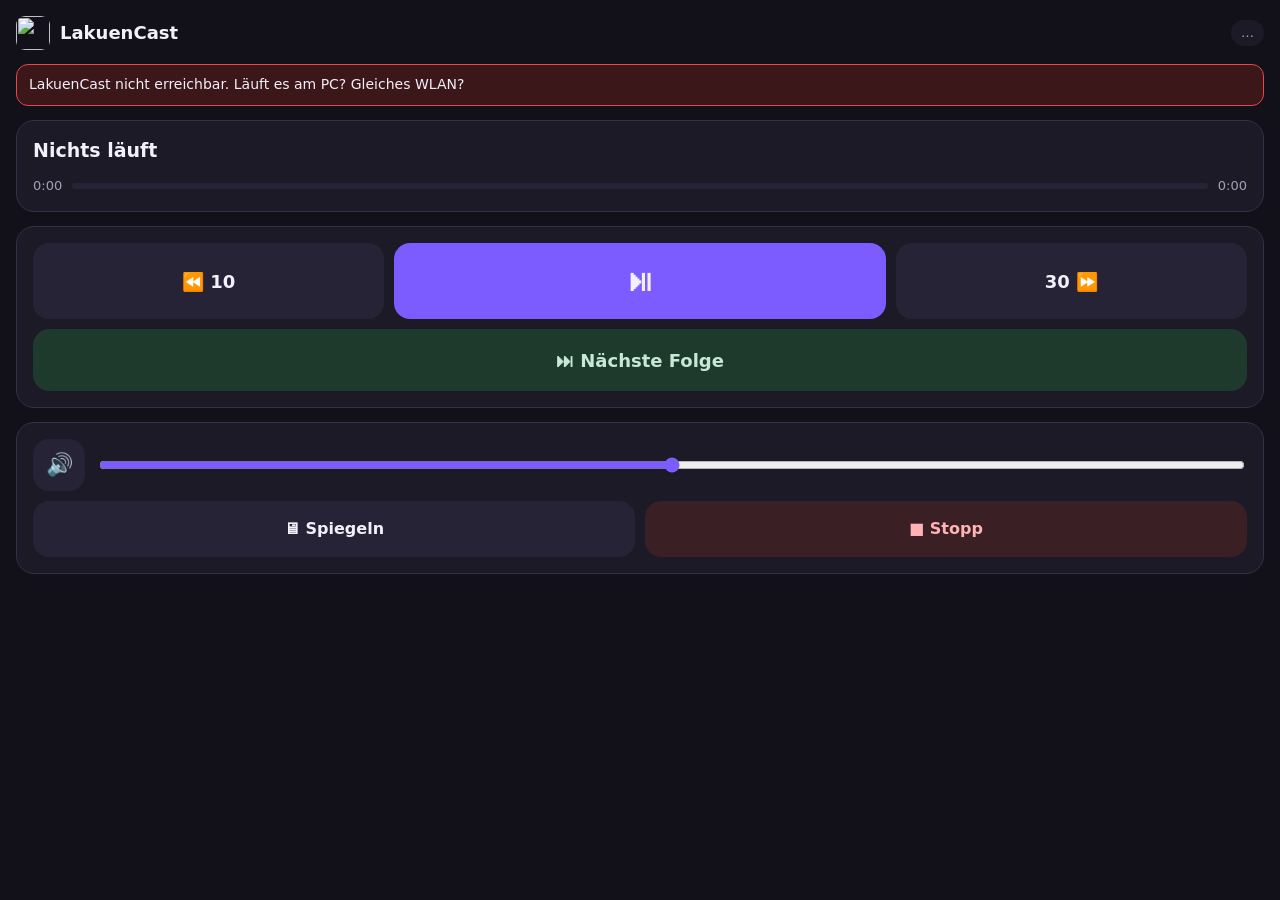
==== lakuencast/web/remote.html @ bcfe6e47 "LakuenCast v0.2.0: Handy-Fernbedienung, PC stumm beim Spiegeln, Videodateien senden, geringe Verzöge" ====
<!doctype html>
<html lang="de">
<head>
  <meta charset="utf-8">
  <meta name="viewport" content="width=device-width, initial-scale=1, viewport-fit=cover, user-scalable=no">
  <meta name="theme-color" content="#12111a">
  <meta name="apple-mobile-web-app-capable" content="yes">
  <meta name="apple-mobile-web-app-title" content="LakuenCast">
  <link rel="apple-touch-icon" href="/icon.png">
  <title>LakuenCast Fernbedienung</title>
  <style>
    :root { color-scheme: dark; --bg:#12111a; --card:#1c1a27; --card2:#262336; --line:#34304a; --text:#f2f0fa;
            --muted:#a39fb5; --accent:#7c5cff; --ok:#30a46c; --danger:#e5484d; }
    * { box-sizing: border-box; -webkit-tap-highlight-color: transparent; }
    body { margin: 0; padding: max(16px, env(safe-area-inset-top)) 16px max(20px, env(safe-area-inset-bottom));
           background: var(--bg); color: var(--text); font: 16px/1.4 -apple-system, system-ui, sans-serif;
           user-select: none; -webkit-user-select: none; }
    header { display: flex; align-items: center; gap: 10px; margin-bottom: 14px; }
    header img { width: 34px; height: 34px; border-radius: 9px; }
    header .t { font-weight: 700; font-size: 18px; flex: 1; }
    .pill { font-size: 13px; color: var(--muted); background: var(--card); padding: 4px 10px; border-radius: 99px; }
    .pill.on { color: #8fe0b4; }
    .card { background: var(--card); border: 1px solid var(--line); border-radius: 18px; padding: 16px; margin-bottom: 14px; }
    .title { font-size: 19px; font-weight: 700; min-height: 26px; }
    .state { color: var(--muted); font-size: 14px; margin-top: 2px; }
    .prog { display: flex; align-items: center; gap: 10px; font-size: 13px; color: var(--muted); margin-top: 14px; }
    .bar { flex: 1; height: 6px; background: var(--card2); border-radius: 3px; overflow: hidden; }
    .bar div { height: 100%; width: 0; background: var(--accent); transition: width 1s linear; }
    button { font: inherit; color: var(--text); background: var(--card2); border: 0; border-radius: 16px; cursor: pointer; }
    button:active { transform: scale(.96); filter: brightness(1.2); }
    .grid { display: grid; grid-template-columns: 1fr 1.4fr 1fr; gap: 10px; }
    .grid button { height: 76px; font-size: 18px; font-weight: 600; }
    .grid .play { background: var(--accent); font-size: 30px; }
    .wide { width: 100%; height: 62px; font-size: 18px; font-weight: 600; margin-top: 10px; }
    .next { background: #1d3a2c; color: #c7e8d6; }
    .row { display: flex; gap: 10px; margin-top: 10px; }
    .row button { flex: 1; height: 56px; font-weight: 600; }
    .stop { background: #3a1f24; color: #ffb3b5; }
    .vol { display: flex; align-items: center; gap: 12px; }
    .vol button { width: 52px; height: 52px; font-size: 22px; flex: none; }
    input[type=range] { flex: 1; accent-color: var(--accent); height: 36px; }
    .err { background: #3b1719; border: 1px solid var(--danger); border-radius: 12px; padding: 10px 12px; margin-bottom: 14px; font-size: 14px; }
    .err:empty { display: none; }
    .off { opacity: .45; pointer-events: none; }
  </style>
</head>
<body>
  <header>
    <img src="/icon.png" alt="">
    <div class="t">LakuenCast</div>
    <div class="pill" id="dev">…</div>
  </header>

  <div class="err" id="err"></div>

  <div class="card">
    <div class="title" id="title">Nichts läuft</div>
    <div class="state" id="state"></div>
    <div class="prog" id="prog" hidden>
      <span id="cur">0:00</span><div class="bar"><div id="fill"></div></div><span id="dur">0:00</span>
    </div>
  </div>

  <div class="card" id="controls">
    <div class="grid">
      <button data-seek="-10">⏪ 10</button>
      <button class="play" id="pp">⏯</button>
      <button data-seek="30">30 ⏩</button>
    </div>
    <button class="wide next" id="next">⏭ Nächste Folge</button>
  </div>

  <div class="card">
    <div class="vol">
      <button id="mute">🔊</button>
      <input type="range" id="vol" min="0" max="100" step="1">
    </div>
    <div class="row">
      <button id="mirror">🖥 Spiegeln</button>
      <button class="stop" id="stop">■ Stopp</button>
    </div>
  </div>

  <script>
    const key = new URLSearchParams(location.search).get("k");
    const $ = (id) => document.getElementById(id);
    let st = null, dragging = false;
    const fmt = (s) => { s = Math.max(0, Math.floor(s || 0)); const h = Math.floor(s / 3600), m = Math.floor(s % 3600 / 60), x = s % 60;
      return (h ? h + ":" + String(m).padStart(2, "0") : m) + ":" + String(x).padStart(2, "0"); };

    async function call(cmd, body) {
      try {
        const r = await fetch(`/r/${encodeURIComponent(key)}/${cmd}`, body === undefined ? { cache: "no-store" } :
          { method: "POST", headers: { "Content-Type": "application/json" }, body: JSON.stringify(body) });
        if (r.status === 403) { $("err").textContent = "Schlüssel ungültig – QR-Code in LakuenCast neu scannen."; return; }
        render(await r.json());
      } catch (e) { $("err").textContent = "LakuenCast nicht erreichbar. Läuft es am PC? Gleiches WLAN?"; }
    }

    function render(s) {
      if (!s) return;
      st = s;
      $("err").textContent = s.error || "";
      $("dev").textContent = s.device || "kein Gerät";
      $("dev").classList.toggle("on", !!s.connected);
      const m = s.media || {};
      const labels = { idle: "Bereit", starting: "Startet …", mirroring: "Bildschirm wird gespiegelt", casting: "Video" };
      $("title").textContent = s.mode === "idle" ? "Nichts läuft" : (s.title || "Läuft");
      $("state").textContent = m.playerState === "PAUSED" ? "Pausiert" : m.playerState === "BUFFERING" ? "Lädt …" : labels[s.mode] || "";
      const video = s.mode === "casting" && m.duration;
      $("prog").hidden = !video;
      if (video) {
        $("cur").textContent = fmt(m.currentTime); $("dur").textContent = fmt(m.duration);
        $("fill").style.width = Math.min(100, 100 * m.currentTime / m.duration) + "%";
      }
      $("controls").classList.toggle("off", s.mode !== "casting");
      $("pp").textContent = m.playerState === "PAUSED" ? "▶" : "❚❚";
      const v = s.volume || {};
      if (!dragging && typeof v.level === "number") $("vol").value = Math.round(v.level * 100);
      $("mute").textContent = v.muted ? "🔇" : "🔊";
      $("stop").classList.toggle("off", s.mode === "idle");
      $("mirror").classList.toggle("off", s.mode === "mirroring" || s.mode === "starting");
    }

    $("pp").onclick = () => call(st && st.media && st.media.playerState === "PAUSED" ? "play" : "pause", {});
    document.querySelectorAll("[data-seek]").forEach((b) => b.onclick = () => call("seek", { delta: +b.dataset.seek }));
    $("next").onclick = () => { call("next", {}); $("state").textContent = "Nächste Folge wird geholt …"; };
    $("stop").onclick = () => call("stop", {});
    $("mirror").onclick = () => call("mirror", {});
    $("mute").onclick = () => call("mute", { on: !(st && st.volume && st.volume.muted) });
    $("vol").oninput = () => { dragging = true; };
    $("vol").onchange = async () => { await call("volume", { level: $("vol").value / 100 }); dragging = false; };

    call("status");
    setInterval(() => call("status"), 1500);
  </script>
</body>
</html>
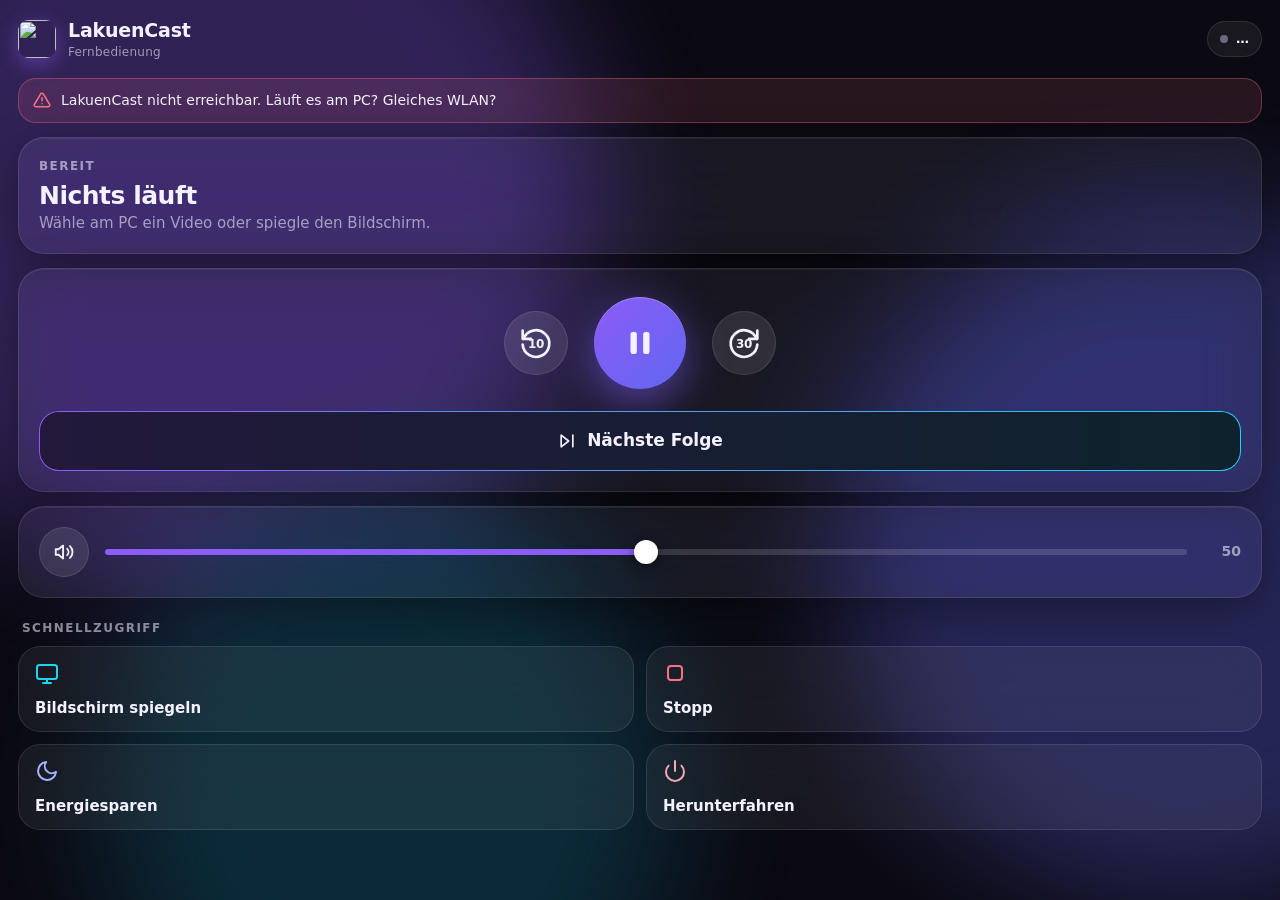
==== commit a08071b9: "LakuenCast v0.2.1: neue Fernbedienung, Zeitleiste ziehen, PC schlafen/aus, Start an Browser-Stelle C" ====
--- a/lakuencast/web/remote.html
+++ b/lakuencast/web/remote.html
@@ -3,136 +3,413 @@
 <head>
   <meta charset="utf-8">
   <meta name="viewport" content="width=device-width, initial-scale=1, viewport-fit=cover, user-scalable=no">
-  <meta name="theme-color" content="#12111a">
+  <meta name="theme-color" content="#0b0a12">
   <meta name="apple-mobile-web-app-capable" content="yes">
+  <meta name="apple-mobile-web-app-status-bar-style" content="black-translucent">
   <meta name="apple-mobile-web-app-title" content="LakuenCast">
   <link rel="apple-touch-icon" href="/icon.png">
-  <title>LakuenCast Fernbedienung</title>
+  <title>LakuenCast</title>
   <style>
-    :root { color-scheme: dark; --bg:#12111a; --card:#1c1a27; --card2:#262336; --line:#34304a; --text:#f2f0fa;
-            --muted:#a39fb5; --accent:#7c5cff; --ok:#30a46c; --danger:#e5484d; }
+    :root {
+      color-scheme: dark;
+      --bg: #0b0a12;
+      --glass: rgba(255, 255, 255, .06);
+      --glass2: rgba(255, 255, 255, .10);
+      --stroke: rgba(255, 255, 255, .10);
+      --text: #f4f2ff;
+      --muted: rgba(244, 242, 255, .58);
+      --a1: #8b5cf6;
+      --a2: #6366f1;
+      --a3: #22d3ee;
+      --ok: #34d399;
+      --danger: #fb7185;
+      --r: 26px;
+      --ease: cubic-bezier(.2, .8, .2, 1);
+    }
     * { box-sizing: border-box; -webkit-tap-highlight-color: transparent; }
-    body { margin: 0; padding: max(16px, env(safe-area-inset-top)) 16px max(20px, env(safe-area-inset-bottom));
-           background: var(--bg); color: var(--text); font: 16px/1.4 -apple-system, system-ui, sans-serif;
-           user-select: none; -webkit-user-select: none; }
-    header { display: flex; align-items: center; gap: 10px; margin-bottom: 14px; }
-    header img { width: 34px; height: 34px; border-radius: 9px; }
-    header .t { font-weight: 700; font-size: 18px; flex: 1; }
-    .pill { font-size: 13px; color: var(--muted); background: var(--card); padding: 4px 10px; border-radius: 99px; }
-    .pill.on { color: #8fe0b4; }
-    .card { background: var(--card); border: 1px solid var(--line); border-radius: 18px; padding: 16px; margin-bottom: 14px; }
-    .title { font-size: 19px; font-weight: 700; min-height: 26px; }
-    .state { color: var(--muted); font-size: 14px; margin-top: 2px; }
-    .prog { display: flex; align-items: center; gap: 10px; font-size: 13px; color: var(--muted); margin-top: 14px; }
-    .bar { flex: 1; height: 6px; background: var(--card2); border-radius: 3px; overflow: hidden; }
-    .bar div { height: 100%; width: 0; background: var(--accent); transition: width 1s linear; }
-    button { font: inherit; color: var(--text); background: var(--card2); border: 0; border-radius: 16px; cursor: pointer; }
-    button:active { transform: scale(.96); filter: brightness(1.2); }
-    .grid { display: grid; grid-template-columns: 1fr 1.4fr 1fr; gap: 10px; }
-    .grid button { height: 76px; font-size: 18px; font-weight: 600; }
-    .grid .play { background: var(--accent); font-size: 30px; }
-    .wide { width: 100%; height: 62px; font-size: 18px; font-weight: 600; margin-top: 10px; }
-    .next { background: #1d3a2c; color: #c7e8d6; }
-    .row { display: flex; gap: 10px; margin-top: 10px; }
-    .row button { flex: 1; height: 56px; font-weight: 600; }
-    .stop { background: #3a1f24; color: #ffb3b5; }
-    .vol { display: flex; align-items: center; gap: 12px; }
-    .vol button { width: 52px; height: 52px; font-size: 22px; flex: none; }
-    input[type=range] { flex: 1; accent-color: var(--accent); height: 36px; }
-    .err { background: #3b1719; border: 1px solid var(--danger); border-radius: 12px; padding: 10px 12px; margin-bottom: 14px; font-size: 14px; }
+    html, body { height: 100%; }
+    body {
+      margin: 0; overflow-x: hidden; background: var(--bg); color: var(--text);
+      font: 16px/1.35 -apple-system, "SF Pro Display", "Inter", system-ui, sans-serif;
+      -webkit-font-smoothing: antialiased; user-select: none; -webkit-user-select: none;
+      padding: max(18px, env(safe-area-inset-top)) 18px max(24px, env(safe-area-inset-bottom));
+    }
+
+    /* Leuchtende Farbflächen im Hintergrund */
+    .aurora { position: fixed; inset: -20%; z-index: -1; filter: blur(60px); opacity: .55; pointer-events: none; }
+    .aurora i { position: absolute; border-radius: 50%; animation: float 18s var(--ease) infinite alternate; }
+    .aurora i:nth-child(1) { width: 60vw; height: 60vw; left: 5%; top: 0; background: var(--a1); }
+    .aurora i:nth-child(2) { width: 55vw; height: 55vw; right: 0; top: 30%; background: var(--a2); animation-delay: -6s; }
+    .aurora i:nth-child(3) { width: 45vw; height: 45vw; left: 20%; bottom: 0; background: #0e7490; animation-delay: -12s; }
+    @keyframes float { to { transform: translate(8vw, -6vh) scale(1.15); } }
+    body.idle .aurora { opacity: .3; }
+
+    svg { width: 1em; height: 1em; display: block; fill: none; stroke: currentColor; stroke-width: 2;
+          stroke-linecap: round; stroke-linejoin: round; }
+
+    /* Kopf */
+    header { display: flex; align-items: center; gap: 12px; margin-bottom: 18px; }
+    header img { width: 38px; height: 38px; border-radius: 11px; box-shadow: 0 6px 20px rgba(139, 92, 246, .45); }
+    .brand { flex: 1; font-weight: 750; font-size: 19px; letter-spacing: -.01em; }
+    .brand small { display: block; font-weight: 500; font-size: 12px; color: var(--muted); letter-spacing: .02em; }
+    .chip { display: flex; align-items: center; gap: 8px; padding: 8px 12px; border-radius: 999px; font-size: 13px;
+            font-weight: 600; background: var(--glass); border: 1px solid var(--stroke); backdrop-filter: blur(20px);
+            -webkit-backdrop-filter: blur(20px); max-width: 52vw; }
+    .chip span { overflow: hidden; text-overflow: ellipsis; white-space: nowrap; }
+    .dot { width: 8px; height: 8px; border-radius: 50%; background: #6b6880; flex: none; }
+    .chip.on .dot { background: var(--ok); box-shadow: 0 0 0 0 rgba(52, 211, 153, .7); animation: pulse 2s infinite; }
+    @keyframes pulse { 70% { box-shadow: 0 0 0 8px rgba(52, 211, 153, 0); } 100% { box-shadow: 0 0 0 0 rgba(52, 211, 153, 0); } }
+
+    /* Glas-Karten */
+    .card { background: var(--glass); border: 1px solid var(--stroke); border-radius: var(--r); padding: 20px;
+            margin-bottom: 14px; backdrop-filter: blur(28px) saturate(140%); -webkit-backdrop-filter: blur(28px) saturate(140%);
+            box-shadow: 0 10px 40px rgba(0, 0, 0, .35), inset 0 1px 0 rgba(255, 255, 255, .06); }
+
+    .err { display: flex; gap: 10px; align-items: flex-start; background: rgba(251, 113, 133, .12); border: 1px solid rgba(251, 113, 133, .35);
+           border-radius: 18px; padding: 12px 14px; margin-bottom: 14px; font-size: 14px; animation: in .3s var(--ease); }
     .err:empty { display: none; }
-    .off { opacity: .45; pointer-events: none; }
+
+    /* Läuft gerade */
+    .now .eyebrow { font-size: 12px; font-weight: 700; letter-spacing: .12em; text-transform: uppercase; color: var(--muted);
+                    display: flex; align-items: center; gap: 8px; }
+    .eq { display: inline-flex; gap: 2px; height: 12px; align-items: flex-end; }
+    .eq b { width: 3px; background: var(--a3); border-radius: 2px; animation: eq 1s ease-in-out infinite; }
+    .eq b:nth-child(2) { animation-delay: -.3s; } .eq b:nth-child(3) { animation-delay: -.6s; }
+    @keyframes eq { 0%, 100% { height: 3px; } 50% { height: 12px; } }
+    body:not(.playing) .eq { display: none; }
+    .title { font-size: 25px; font-weight: 780; letter-spacing: -.02em; line-height: 1.15; margin: 8px 0 2px;
+             overflow: hidden; display: -webkit-box; -webkit-line-clamp: 2; -webkit-box-orient: vertical; }
+    .state { color: var(--muted); font-size: 15px; }
+
+    /* Zeitleiste */
+    .seekwrap { margin-top: 18px; }
+    .seek { position: relative; height: 34px; touch-action: none; cursor: pointer; }
+    .seek .track, .seek .fill { position: absolute; left: 0; top: 14px; height: 6px; border-radius: 3px; transition: height .15s, top .15s; }
+    .seek .track { right: 0; background: rgba(255, 255, 255, .14); }
+    .seek .fill { width: 0; background: linear-gradient(90deg, var(--a1), var(--a3)); box-shadow: 0 0 14px rgba(139, 92, 246, .6); }
+    .seek .thumb { position: absolute; top: 7px; left: 0; width: 20px; height: 20px; margin-left: -10px; border-radius: 50%;
+                   background: #fff; box-shadow: 0 3px 12px rgba(0, 0, 0, .5); transition: transform .15s var(--ease); }
+    .seek.drag .track, .seek.drag .fill { height: 10px; top: 12px; }
+    .seek.drag .thumb { transform: scale(1.35); }
+    .bubble { position: absolute; bottom: 38px; transform: translateX(-50%) translateY(6px); opacity: 0; pointer-events: none;
+              padding: 6px 12px; border-radius: 12px; font-weight: 750; font-size: 16px; font-variant-numeric: tabular-nums;
+              background: linear-gradient(135deg, var(--a1), var(--a2)); box-shadow: 0 8px 24px rgba(99, 102, 241, .5);
+              transition: opacity .15s, transform .15s var(--ease); white-space: nowrap; }
+    .seek.drag .bubble { opacity: 1; transform: translateX(-50%) translateY(0); }
+    .times { display: flex; justify-content: space-between; font-size: 13px; color: var(--muted); font-variant-numeric: tabular-nums; margin-top: 2px; }
+
+    /* Steuerung */
+    .transport { display: flex; align-items: center; justify-content: center; gap: 26px; padding: 8px 0 4px; }
+    button { font: inherit; color: var(--text); border: 0; background: none; cursor: pointer; padding: 0;
+             transition: transform .12s var(--ease), background .2s, opacity .2s; }
+    button:active { transform: scale(.92); }
+    .round { width: 64px; height: 64px; border-radius: 50%; display: grid; place-items: center; background: var(--glass2);
+             border: 1px solid var(--stroke); font-size: 26px; position: relative; }
+    .round.skip svg { font-size: 40px; stroke-width: 1.6; }
+    .round .n { position: absolute; left: 0; right: 0; top: 50%; transform: translateY(-46%); text-align: center;
+                font-size: 12px; font-weight: 800; letter-spacing: -.03em; }
+    .play { width: 92px; height: 92px; border-radius: 50%; display: grid; place-items: center; font-size: 38px;
+            background: linear-gradient(135deg, var(--a1), var(--a2)); box-shadow: 0 14px 40px rgba(124, 92, 246, .55),
+            inset 0 1px 0 rgba(255, 255, 255, .25); }
+    .play svg { fill: currentColor; stroke: none; }
+    .next { margin-top: 18px; width: 100%; height: 60px; border-radius: 20px; display: flex; align-items: center;
+            justify-content: center; gap: 10px; font-weight: 700; font-size: 17px; position: relative;
+            background: linear-gradient(var(--bg), var(--bg)) padding-box, linear-gradient(90deg, var(--a1), var(--a3)) border-box;
+            border: 1.5px solid transparent; }
+    .next::before { content: ""; position: absolute; inset: 0; border-radius: 20px; background: linear-gradient(90deg, rgba(139,92,246,.18), rgba(34,211,238,.12)); }
+    .next > * { position: relative; }
+    .next svg { font-size: 20px; }
+
+    /* Lautstärke */
+    .vol { display: flex; align-items: center; gap: 14px; }
+    .vol .round { width: 50px; height: 50px; font-size: 22px; flex: none; }
+    input[type=range] { -webkit-appearance: none; appearance: none; flex: 1; height: 34px; background: transparent; touch-action: none; }
+    input[type=range]::-webkit-slider-runnable-track { height: 6px; border-radius: 3px;
+      background: linear-gradient(90deg, var(--a1) var(--p, 50%), rgba(255,255,255,.14) var(--p, 50%)); }
+    input[type=range]::-webkit-slider-thumb { -webkit-appearance: none; width: 24px; height: 24px; margin-top: -9px; border-radius: 50%;
+      background: #fff; box-shadow: 0 3px 12px rgba(0,0,0,.5); }
+    input[type=range]::-moz-range-track { height: 6px; border-radius: 3px; background: rgba(255,255,255,.14); }
+    input[type=range]::-moz-range-progress { height: 6px; border-radius: 3px; background: var(--a1); }
+    input[type=range]::-moz-range-thumb { width: 24px; height: 24px; border: 0; border-radius: 50%; background: #fff; }
+    .volnum { width: 38px; text-align: right; font-size: 14px; font-weight: 700; color: var(--muted); font-variant-numeric: tabular-nums; }
+
+    /* Kacheln */
+    .tiles { display: grid; grid-template-columns: 1fr 1fr; gap: 12px; }
+    .tile { height: 86px; border-radius: 22px; background: var(--glass); border: 1px solid var(--stroke);
+            backdrop-filter: blur(24px); -webkit-backdrop-filter: blur(24px); display: flex; flex-direction: column;
+            align-items: flex-start; justify-content: space-between; padding: 14px 16px; font-weight: 650; font-size: 15px;
+            text-align: left; line-height: 1.2; }
+    .tile svg { font-size: 24px; }
+    .tile.stop svg { color: var(--danger); }
+    .tile.mirror svg { color: var(--a3); }
+    .tile.sleep svg { color: #a5b4fc; }
+    .tile.off svg { color: #fda4af; }
+    .section { font-size: 12px; font-weight: 700; letter-spacing: .12em; text-transform: uppercase; color: var(--muted); margin: 22px 4px 10px; }
+
+    .dis { opacity: .35; pointer-events: none; }
+
+    /* Rückfrage */
+    .sheet { position: fixed; inset: 0; z-index: 20; display: flex; align-items: flex-end; pointer-events: none; }
+    .sheet .bg { position: absolute; inset: 0; background: rgba(5, 4, 10, .6); opacity: 0; transition: opacity .25s;
+                 backdrop-filter: blur(6px); -webkit-backdrop-filter: blur(6px); }
+    .sheet .box { position: relative; width: 100%; padding: 26px 20px max(24px, env(safe-area-inset-bottom));
+                  border-radius: 30px 30px 0 0; background: rgba(28, 25, 42, .92); border-top: 1px solid var(--stroke);
+                  transform: translateY(105%); transition: transform .35s var(--ease); }
+    .sheet.show { pointer-events: auto; }
+    .sheet.show .bg { opacity: 1; }
+    .sheet.show .box { transform: none; }
+    .sheet .ico { width: 56px; height: 56px; border-radius: 18px; display: grid; place-items: center; font-size: 28px;
+                  background: var(--glass2); margin-bottom: 14px; }
+    .sheet .q { font-size: 22px; font-weight: 780; letter-spacing: -.01em; }
+    .sheet .sub { color: var(--muted); font-size: 15px; margin: 6px 0 20px; }
+    .sheet .btns { display: grid; grid-template-columns: 1fr 1fr; gap: 12px; }
+    .sheet .btns button { height: 56px; border-radius: 18px; font-weight: 700; font-size: 16px; background: var(--glass2); }
+    .sheet .btns .yes { background: linear-gradient(135deg, #f43f5e, #e11d48); box-shadow: 0 10px 30px rgba(244, 63, 94, .4); }
+    .sheet .btns .yes.calm { background: linear-gradient(135deg, var(--a1), var(--a2)); box-shadow: 0 10px 30px rgba(99, 102, 241, .45); }
+
+    /* Hinweis unten */
+    .toast { position: fixed; left: 50%; bottom: max(26px, env(safe-area-inset-bottom)); z-index: 30;
+             transform: translate(-50%, 20px); opacity: 0; transition: all .3s var(--ease); pointer-events: none;
+             padding: 12px 18px; border-radius: 16px; background: rgba(28, 25, 42, .95); border: 1px solid var(--stroke);
+             font-weight: 600; font-size: 15px; box-shadow: 0 12px 32px rgba(0, 0, 0, .5); white-space: nowrap; }
+    .toast.show { opacity: 1; transform: translate(-50%, 0); }
+
+    .done { min-height: 80vh; display: grid; place-items: center; text-align: center; animation: in .5s var(--ease); }
+    .done .big { font-size: 64px; margin-bottom: 10px; }
+    .done .t { font-size: 24px; font-weight: 780; }
+    .done .s { color: var(--muted); margin-top: 6px; }
+    @keyframes in { from { opacity: 0; transform: translateY(10px); } }
+    .card, .tiles { animation: in .5s var(--ease) both; }
+    @media (prefers-reduced-motion: reduce) { *, *::before { animation: none !important; transition: none !important; } }
   </style>
 </head>
-<body>
-  <header>
-    <img src="/icon.png" alt="">
-    <div class="t">LakuenCast</div>
-    <div class="pill" id="dev">…</div>
-  </header>
-
-  <div class="err" id="err"></div>
-
-  <div class="card">
-    <div class="title" id="title">Nichts läuft</div>
-    <div class="state" id="state"></div>
-    <div class="prog" id="prog" hidden>
-      <span id="cur">0:00</span><div class="bar"><div id="fill"></div></div><span id="dur">0:00</span>
+<body class="idle">
+  <div class="aurora"><i></i><i></i><i></i></div>
+
+  <!-- Symbole -->
+  <svg width="0" height="0" style="position:absolute">
+    <symbol id="i-back" viewBox="0 0 24 24"><path d="M4.5 9.5A8 8 0 1 1 4 13"/><path d="M4 4.5v5h5"/></symbol>
+    <symbol id="i-fwd" viewBox="0 0 24 24"><path d="M19.5 9.5A8 8 0 1 0 20 13"/><path d="M20 4.5v5h-5"/></symbol>
+    <symbol id="i-play" viewBox="0 0 24 24"><path d="M8 5.5v13a1 1 0 0 0 1.5.86l10.5-6.5a1 1 0 0 0 0-1.72L9.5 4.64A1 1 0 0 0 8 5.5z"/></symbol>
+    <symbol id="i-pause" viewBox="0 0 24 24"><rect x="6" y="5" width="4" height="14" rx="1.5"/><rect x="14" y="5" width="4" height="14" rx="1.5"/></symbol>
+    <symbol id="i-next" viewBox="0 0 24 24"><path d="M5 5l9 7-9 7z"/><path d="M19 5v14"/></symbol>
+    <symbol id="i-vol" viewBox="0 0 24 24"><path d="M11 5L6 9H3v6h3l5 4z"/><path d="M15.5 8.5a5 5 0 0 1 0 7"/><path d="M18.5 5.5a9 9 0 0 1 0 13"/></symbol>
+    <symbol id="i-mute" viewBox="0 0 24 24"><path d="M11 5L6 9H3v6h3l5 4z"/><path d="M22 9l-6 6"/><path d="M16 9l6 6"/></symbol>
+    <symbol id="i-cast" viewBox="0 0 24 24"><rect x="2" y="4" width="20" height="14" rx="2.5"/><path d="M8 22h8"/><path d="M12 18v4"/></symbol>
+    <symbol id="i-stop" viewBox="0 0 24 24"><rect x="5" y="5" width="14" height="14" rx="3"/></symbol>
+    <symbol id="i-moon" viewBox="0 0 24 24"><path d="M21 12.8A9 9 0 1 1 11.2 3a7 7 0 0 0 9.8 9.8z"/></symbol>
+    <symbol id="i-power" viewBox="0 0 24 24"><path d="M12 2v10"/><path d="M18.4 6.6a9 9 0 1 1-12.8 0"/></symbol>
+    <symbol id="i-warn" viewBox="0 0 24 24"><path d="M12 9v4"/><path d="M12 17h.01"/><path d="M10.3 3.9L1.8 18a2 2 0 0 0 1.7 3h17a2 2 0 0 0 1.7-3L13.7 3.9a2 2 0 0 0-3.4 0z"/></symbol>
+  </svg>
+
+  <main id="app">
+    <header>
+      <img src="/icon.png" alt="">
+      <div class="brand">LakuenCast<small>Fernbedienung</small></div>
+      <div class="chip" id="chip"><i class="dot"></i><span id="dev">…</span></div>
+    </header>
+
+    <div class="err" id="err"></div>
+
+    <section class="card now">
+      <div class="eyebrow"><span class="eq"><b></b><b></b><b></b></span><span id="eyebrow">Bereit</span></div>
+      <div class="title" id="title">Nichts läuft</div>
+      <div class="state" id="state">Wähle am PC ein Video oder spiegle den Bildschirm.</div>
+      <div class="seekwrap" id="prog" hidden>
+        <div class="seek" id="seek">
+          <div class="track"></div><div class="fill" id="fill"></div>
+          <div class="thumb" id="thumb"></div><div class="bubble" id="bubble">0:00</div>
+        </div>
+        <div class="times"><span id="cur">0:00</span><span id="dur">0:00</span></div>
+      </div>
+    </section>
+
+    <section class="card" id="controls">
+      <div class="transport">
+        <button class="round skip" data-seek="-10" aria-label="10 Sekunden zurück"><svg><use href="#i-back"/></svg><span class="n">10</span></button>
+        <button class="play" id="pp" aria-label="Pause"><svg><use href="#i-pause" id="pp-ico"/></svg></button>
+        <button class="round skip" data-seek="30" aria-label="30 Sekunden vor"><svg><use href="#i-fwd"/></svg><span class="n">30</span></button>
+      </div>
+      <button class="next" id="next"><svg><use href="#i-next"/></svg><span>Nächste Folge</span></button>
+    </section>
+
+    <section class="card">
+      <div class="vol">
+        <button class="round" id="mute" aria-label="Ton aus"><svg><use href="#i-vol" id="mute-ico"/></svg></button>
+        <input type="range" id="vol" min="0" max="100" step="1" aria-label="Lautstärke">
+        <span class="volnum" id="volnum">–</span>
+      </div>
+    </section>
+
+    <div class="section">Schnellzugriff</div>
+    <div class="tiles">
+      <button class="tile mirror" id="mirror"><svg><use href="#i-cast"/></svg>Bildschirm spiegeln</button>
+      <button class="tile stop" id="stop"><svg><use href="#i-stop"/></svg>Stopp</button>
+      <button class="tile sleep" id="sleep"><svg><use href="#i-moon"/></svg>Energiesparen</button>
+      <button class="tile off" id="off"><svg><use href="#i-power"/></svg>Herunterfahren</button>
+    </div>
+  </main>
+
+  <div class="sheet" id="sheet">
+    <div class="bg" id="sheet-bg"></div>
+    <div class="box">
+      <div class="ico" id="sheet-ico"></div>
+      <div class="q" id="sheet-q"></div>
+      <div class="sub" id="sheet-sub"></div>
+      <div class="btns">
+        <button id="sheet-no">Abbrechen</button>
+        <button class="yes" id="sheet-yes">Ja</button>
+      </div>
     </div>
   </div>
 
-  <div class="card" id="controls">
-    <div class="grid">
-      <button data-seek="-10">⏪ 10</button>
-      <button class="play" id="pp">⏯</button>
-      <button data-seek="30">30 ⏩</button>
-    </div>
-    <button class="wide next" id="next">⏭ Nächste Folge</button>
-  </div>
-
-  <div class="card">
-    <div class="vol">
-      <button id="mute">🔊</button>
-      <input type="range" id="vol" min="0" max="100" step="1">
-    </div>
-    <div class="row">
-      <button id="mirror">🖥 Spiegeln</button>
-      <button class="stop" id="stop">■ Stopp</button>
-    </div>
-  </div>
+  <div class="toast" id="toast"></div>
 
   <script>
     const key = new URLSearchParams(location.search).get("k");
     const $ = (id) => document.getElementById(id);
-    let st = null, dragging = false;
+    const buzz = (ms = 8) => { try { navigator.vibrate && navigator.vibrate(ms); } catch (_) {} };
+    let st = null, volDrag = false, seeking = false, holdUntil = 0, poller = null, toastTimer = null;
+
     const fmt = (s) => { s = Math.max(0, Math.floor(s || 0)); const h = Math.floor(s / 3600), m = Math.floor(s % 3600 / 60), x = s % 60;
       return (h ? h + ":" + String(m).padStart(2, "0") : m) + ":" + String(x).padStart(2, "0"); };
+
+    function toast(text) {
+      const t = $("toast"); t.textContent = text; t.classList.add("show");
+      clearTimeout(toastTimer); toastTimer = setTimeout(() => t.classList.remove("show"), 1800);
+    }
 
     async function call(cmd, body) {
       try {
         const r = await fetch(`/r/${encodeURIComponent(key)}/${cmd}`, body === undefined ? { cache: "no-store" } :
           { method: "POST", headers: { "Content-Type": "application/json" }, body: JSON.stringify(body) });
-        if (r.status === 403) { $("err").textContent = "Schlüssel ungültig – QR-Code in LakuenCast neu scannen."; return; }
-        render(await r.json());
-      } catch (e) { $("err").textContent = "LakuenCast nicht erreichbar. Läuft es am PC? Gleiches WLAN?"; }
-    }
+        if (r.status === 403) { showErr("Schlüssel ungültig – QR-Code in LakuenCast neu scannen."); return null; }
+        const data = await r.json();
+        render(data);
+        return data;
+      } catch (e) { showErr("LakuenCast nicht erreichbar. Läuft es am PC? Gleiches WLAN?"); return null; }
+    }
+
+    function showErr(text) {
+      $("err").innerHTML = text ? `<svg style="font-size:18px;flex:none;color:var(--danger)"><use href="#i-warn"/></svg><span></span>` : "";
+      if (text) $("err").querySelector("span").textContent = text;
+    }
+
+    function setVolFill() { $("vol").style.setProperty("--p", $("vol").value + "%"); $("volnum").textContent = $("vol").value; }
 
     function render(s) {
-      if (!s) return;
+      if (!s || (s.ok === false && !s.mode)) { if (s && s.error) showErr(s.error); return; }
       st = s;
-      $("err").textContent = s.error || "";
-      $("dev").textContent = s.device || "kein Gerät";
-      $("dev").classList.toggle("on", !!s.connected);
+      showErr(s.error || "");
+      $("dev").textContent = s.device || "Kein Fernseher";
+      $("chip").classList.toggle("on", !!s.connected);
       const m = s.media || {};
-      const labels = { idle: "Bereit", starting: "Startet …", mirroring: "Bildschirm wird gespiegelt", casting: "Video" };
+      const playing = m.playerState === "PLAYING" || s.mode === "mirroring";
+      document.body.classList.toggle("idle", s.mode === "idle");
+      document.body.classList.toggle("playing", playing);
+
+      const eyebrow = { idle: "Bereit", starting: "Verbinde …", mirroring: "Spiegeln", casting: "Läuft auf dem Fernseher" };
+      $("eyebrow").textContent = m.playerState === "PAUSED" ? "Pausiert" : m.playerState === "BUFFERING" ? "Lädt …" : eyebrow[s.mode] || "";
       $("title").textContent = s.mode === "idle" ? "Nichts läuft" : (s.title || "Läuft");
-      $("state").textContent = m.playerState === "PAUSED" ? "Pausiert" : m.playerState === "BUFFERING" ? "Lädt …" : labels[s.mode] || "";
+      $("state").textContent = s.mode === "idle" ? "Wähle am PC ein Video oder spiegle den Bildschirm."
+        : s.mode === "mirroring" ? "Dein PC-Bildschirm mit Ton" : s.mode === "starting" ? "Einen Moment …" : "";
+      $("state").hidden = !$("state").textContent;
+
       const video = s.mode === "casting" && m.duration;
       $("prog").hidden = !video;
       if (video) {
-        $("cur").textContent = fmt(m.currentTime); $("dur").textContent = fmt(m.duration);
-        $("fill").style.width = Math.min(100, 100 * m.currentTime / m.duration) + "%";
+        $("dur").textContent = fmt(m.duration);
+        if (!seeking && Date.now() > holdUntil) setPos(m.currentTime / m.duration, m.currentTime);
       }
-      $("controls").classList.toggle("off", s.mode !== "casting");
-      $("pp").textContent = m.playerState === "PAUSED" ? "▶" : "❚❚";
+      $("controls").classList.toggle("dis", s.mode !== "casting");
+      const paused = m.playerState === "PAUSED";
+      $("pp-ico").setAttribute("href", paused ? "#i-play" : "#i-pause");
+      $("pp").setAttribute("aria-label", paused ? "Abspielen" : "Pause");
+
       const v = s.volume || {};
-      if (!dragging && typeof v.level === "number") $("vol").value = Math.round(v.level * 100);
-      $("mute").textContent = v.muted ? "🔇" : "🔊";
-      $("stop").classList.toggle("off", s.mode === "idle");
-      $("mirror").classList.toggle("off", s.mode === "mirroring" || s.mode === "starting");
-    }
-
-    $("pp").onclick = () => call(st && st.media && st.media.playerState === "PAUSED" ? "play" : "pause", {});
-    document.querySelectorAll("[data-seek]").forEach((b) => b.onclick = () => call("seek", { delta: +b.dataset.seek }));
-    $("next").onclick = () => { call("next", {}); $("state").textContent = "Nächste Folge wird geholt …"; };
-    $("stop").onclick = () => call("stop", {});
-    $("mirror").onclick = () => call("mirror", {});
-    $("mute").onclick = () => call("mute", { on: !(st && st.volume && st.volume.muted) });
-    $("vol").oninput = () => { dragging = true; };
-    $("vol").onchange = async () => { await call("volume", { level: $("vol").value / 100 }); dragging = false; };
-
+      if (!volDrag && typeof v.level === "number") { $("vol").value = Math.round(v.level * 100); setVolFill(); }
+      $("mute-ico").setAttribute("href", v.muted ? "#i-mute" : "#i-vol");
+      $("stop").classList.toggle("dis", s.mode === "idle");
+      $("mirror").classList.toggle("dis", s.mode === "mirroring" || s.mode === "starting");
+    }
+
+    // ---------- Zeitleiste zum Ziehen ----------
+    function setPos(frac, t) {
+      frac = Math.max(0, Math.min(1, frac || 0));
+      $("fill").style.width = frac * 100 + "%";
+      $("thumb").style.left = frac * 100 + "%";
+      $("bubble").style.left = frac * 100 + "%";
+      $("cur").textContent = fmt(t);
+    }
+    const seekEl = $("seek");
+    const fracAt = (e) => { const r = seekEl.getBoundingClientRect(); return Math.max(0, Math.min(1, (e.clientX - r.left) / r.width)); };
+    function move(e) {
+      if (!seeking) return;
+      const f = fracAt(e), t = f * st.media.duration;
+      setPos(f, t);
+      $("bubble").textContent = fmt(t);
+    }
+    seekEl.addEventListener("pointerdown", (e) => {
+      if (!st || !st.media || !st.media.duration) return;
+      seeking = true; seekEl.classList.add("drag"); seekEl.setPointerCapture(e.pointerId); buzz(5); move(e); e.preventDefault();
+    });
+    seekEl.addEventListener("pointermove", move);
+    seekEl.addEventListener("pointerup", (e) => {
+      if (!seeking) return;
+      seeking = false; seekEl.classList.remove("drag");
+      const t = fracAt(e) * st.media.duration;
+      holdUntil = Date.now() + 2500; buzz(12);
+      call("seekto", { time: t });
+      toast(`Springe zu ${fmt(t)}`);
+    });
+    seekEl.addEventListener("pointercancel", () => { seeking = false; seekEl.classList.remove("drag"); });
+
+    // ---------- Tasten ----------
+    $("pp").onclick = () => { buzz(); call(st && st.media && st.media.playerState === "PAUSED" ? "play" : "pause", {}); };
+    document.querySelectorAll("[data-seek]").forEach((b) => b.onclick = () => {
+      buzz(); call("seek", { delta: +b.dataset.seek }); toast((+b.dataset.seek > 0 ? "+" : "−") + Math.abs(b.dataset.seek) + " Sekunden");
+    });
+    $("next").onclick = () => { buzz(15); call("next", {}); toast("Nächste Folge wird geholt …"); };
+    $("stop").onclick = () => { buzz(); call("stop", {}); };
+    $("mirror").onclick = () => { buzz(); call("mirror", {}); toast("Spiegeln startet …"); };
+    $("mute").onclick = () => { buzz(); call("mute", { on: !(st && st.volume && st.volume.muted) }); };
+    $("vol").addEventListener("input", () => { volDrag = true; setVolFill(); });
+    $("vol").addEventListener("change", async () => { buzz(5); await call("volume", { level: $("vol").value / 100 }); volDrag = false; });
+
+    // ---------- PC schlafen legen / ausschalten ----------
+    let powerAction = null;
+    function ask(action) {
+      powerAction = action; buzz();
+      const sleep = action === "suspend";
+      $("sheet-ico").innerHTML = `<svg><use href="#${sleep ? "i-moon" : "i-power"}"/></svg>`;
+      $("sheet-ico").style.color = sleep ? "#a5b4fc" : "#fda4af";
+      $("sheet-q").textContent = sleep ? "PC in den Energiesparmodus?" : "PC herunterfahren?";
+      $("sheet-sub").textContent = "Was gerade auf dem Fernseher läuft, wird gestoppt." +
+        (sleep ? " Aufwecken mit dem Einschaltknopf oder der Tastatur." : "");
+      $("sheet-yes").textContent = sleep ? "Energiesparen" : "Herunterfahren";
+      $("sheet-yes").classList.toggle("calm", sleep);
+      $("toast").classList.remove("show");
+      $("sheet").classList.add("show");
+    }
+    const closeSheet = () => $("sheet").classList.remove("show");
+    $("sleep").onclick = () => ask("suspend");
+    $("off").onclick = () => ask("poweroff");
+    $("sheet-no").onclick = closeSheet;
+    $("sheet-bg").onclick = closeSheet;
+    $("sheet-yes").onclick = async () => {
+      closeSheet(); buzz(25);
+      const r = await call("power", { action: powerAction });
+      if (!r || r.ok === false) return;
+      clearInterval(poller);
+      const sleep = powerAction === "suspend";
+      $("app").innerHTML = `<div class="done"><div><div class="big">${sleep ? "🌙" : "👋"}</div>
+        <div class="t">${sleep ? "PC schläft jetzt" : "PC fährt herunter"}</div><div class="s">Gute Nacht!</div></div></div>`;
+    };
+
+    setVolFill();
     call("status");
-    setInterval(() => call("status"), 1500);
+    poller = setInterval(() => { if (!document.hidden) call("status"); }, 1500);
+    document.addEventListener("visibilitychange", () => { if (!document.hidden) call("status"); });
   </script>
 </body>
 </html>
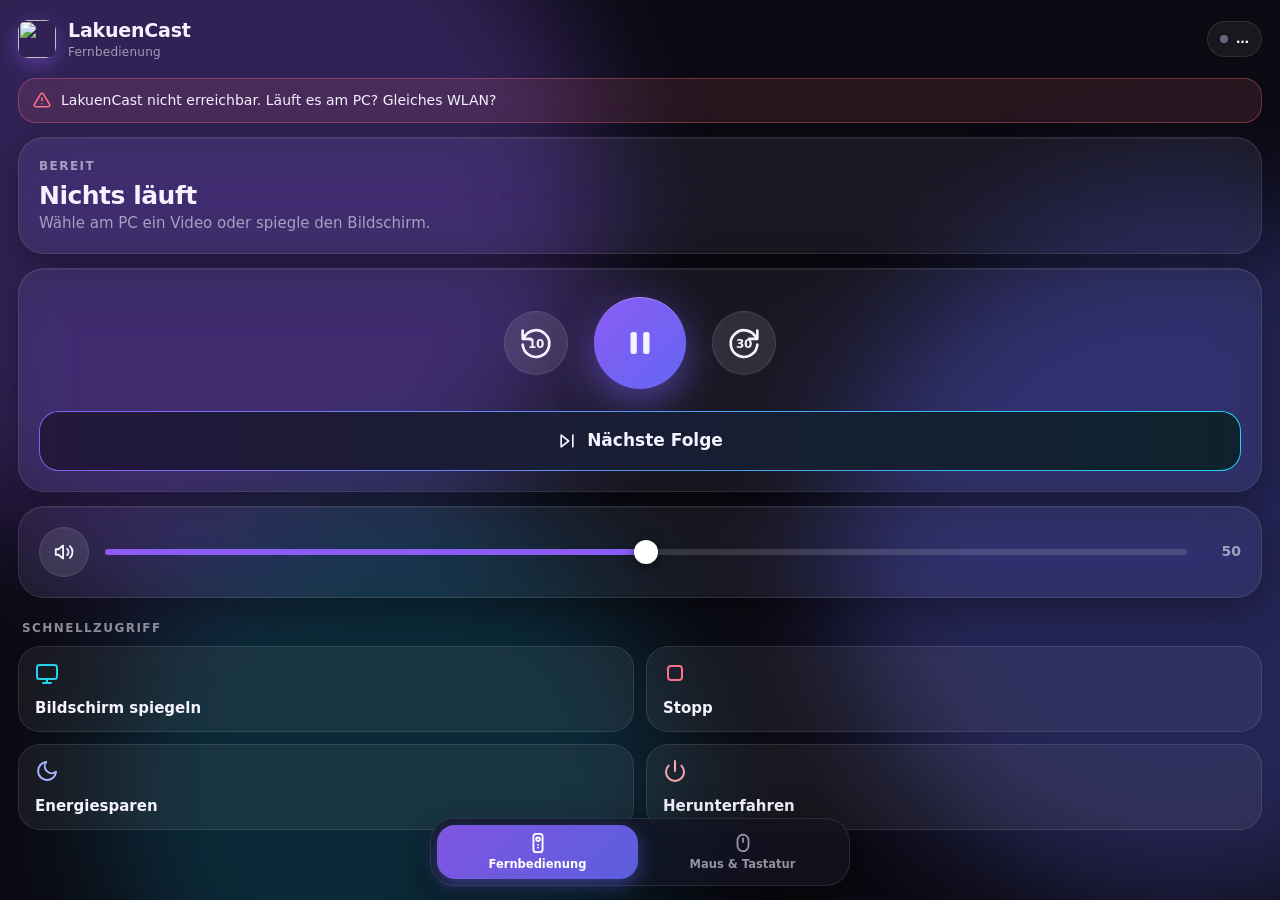
==== commit d92fde73: "LakuenCast v0.3.0: Maus & Tastatur vom Handy (Touchpad, Tastatur, Live-Vorschau) Co-Authored-By: Cla" ====
--- a/lakuencast/web/remote.html
+++ b/lakuencast/web/remote.html
@@ -180,6 +180,90 @@
     .done .s { color: var(--muted); margin-top: 6px; }
     @keyframes in { from { opacity: 0; transform: translateY(10px); } }
     .card, .tiles { animation: in .5s var(--ease) both; }
+
+    /* ---------- Reiter unten ---------- */
+    body { padding-bottom: calc(96px + env(safe-area-inset-bottom)); }
+    .tabbar { position: fixed; left: 50%; bottom: max(14px, env(safe-area-inset-bottom)); transform: translateX(-50%);
+              z-index: 15; display: flex; gap: 4px; padding: 6px; border-radius: 24px; width: min(92vw, 420px);
+              background: rgba(22, 20, 34, .72); border: 1px solid var(--stroke);
+              backdrop-filter: blur(30px) saturate(160%); -webkit-backdrop-filter: blur(30px) saturate(160%);
+              box-shadow: 0 16px 40px rgba(0, 0, 0, .5); }
+    .tabbar button { flex: 1; height: 54px; border-radius: 18px; display: flex; flex-direction: column; align-items: center;
+                     justify-content: center; gap: 3px; font-size: 11.5px; font-weight: 650; color: var(--muted); }
+    .tabbar button svg { font-size: 22px; }
+    .tabbar button.on { color: #fff; background: linear-gradient(135deg, rgba(139,92,246,.9), rgba(99,102,241,.9));
+                        box-shadow: 0 6px 18px rgba(99,102,241,.45); }
+    .tab[hidden] { display: none !important; }
+
+    /* ---------- Maus & Tastatur ---------- */
+    .locked { text-align: center; padding: 34px 22px; }
+    .locked .big { width: 72px; height: 72px; margin: 0 auto 16px; border-radius: 24px; display: grid; place-items: center;
+                   font-size: 34px; background: var(--glass2); color: #c4b5fd; }
+    .locked h2 { margin: 0 0 8px; font-size: 21px; letter-spacing: -.01em; }
+    .locked p { margin: 0; color: var(--muted); font-size: 15px; }
+    .locked b { color: var(--text); }
+
+    .preview { position: relative; border-radius: 22px; overflow: hidden; background: #000; aspect-ratio: 16 / 9;
+               border: 1px solid var(--stroke); box-shadow: 0 10px 40px rgba(0,0,0,.45); margin-bottom: 12px; touch-action: none; }
+    .preview img { position: relative; z-index: 1; width: 100%; height: 100%; object-fit: contain; display: block;
+                   -webkit-user-drag: none; pointer-events: none; }
+    .preview .ph { position: absolute; inset: 0; z-index: 0; display: grid; place-items: center; color: var(--muted); font-size: 14px; }
+    .preview .live, .preview .ripple { z-index: 2; }
+    .preview .live { position: absolute; left: 10px; top: 10px; display: flex; align-items: center; gap: 6px; padding: 5px 9px;
+                     border-radius: 999px; font-size: 11px; font-weight: 800; letter-spacing: .08em; background: rgba(0,0,0,.55);
+                     backdrop-filter: blur(10px); -webkit-backdrop-filter: blur(10px); }
+    .preview .live i { width: 7px; height: 7px; border-radius: 50%; background: #f43f5e; animation: blink 1.4s infinite; }
+    @keyframes blink { 50% { opacity: .3; } }
+    .preview .ripple { position: absolute; width: 44px; height: 44px; margin: -22px 0 0 -22px; border-radius: 50%;
+                       border: 2px solid #fff; pointer-events: none; animation: rip .5s ease-out forwards; }
+    @keyframes rip { from { transform: scale(.3); opacity: 1; } to { transform: scale(1.4); opacity: 0; } }
+    .preview.direct { outline: 2px solid rgba(34, 211, 238, .7); outline-offset: -2px; }
+
+    .seg { display: flex; padding: 4px; border-radius: 16px; background: var(--glass); border: 1px solid var(--stroke); margin-bottom: 12px; }
+    .seg button { flex: 1; height: 40px; border-radius: 12px; font-size: 14px; font-weight: 650; color: var(--muted);
+                  display: flex; align-items: center; justify-content: center; gap: 7px; }
+    .seg button svg { font-size: 17px; }
+    .seg button.on { background: var(--glass2); color: #fff; box-shadow: inset 0 1px 0 rgba(255,255,255,.08); }
+
+    .pad { position: relative; height: 38vh; min-height: 220px; border-radius: 26px 26px 8px 8px; touch-action: none;
+           background:
+             radial-gradient(circle at 50% 40%, rgba(139, 92, 246, .16), transparent 60%),
+             radial-gradient(rgba(255,255,255,.07) 1px, transparent 1.5px) 0 0 / 18px 18px,
+             var(--glass);
+           border: 1px solid var(--stroke); overflow: hidden;
+           backdrop-filter: blur(24px); -webkit-backdrop-filter: blur(24px); }
+    .pad .hint { position: absolute; inset: 0; display: grid; place-items: center; text-align: center; pointer-events: none;
+                 color: var(--muted); font-size: 13.5px; line-height: 1.6; transition: opacity .4s; }
+    .pad .hint b { color: var(--text); font-size: 16px; display: block; margin-bottom: 4px; }
+    .pad.used .hint { opacity: 0; }
+    .pad .touch { position: absolute; width: 64px; height: 64px; margin: -32px 0 0 -32px; border-radius: 50%; pointer-events: none;
+                  background: radial-gradient(circle, rgba(167, 139, 250, .5), rgba(167, 139, 250, 0) 70%); transition: opacity .2s; }
+    .pad.drag { border-color: rgba(34, 211, 238, .7); box-shadow: inset 0 0 0 1px rgba(34, 211, 238, .5); }
+    .mbtns { display: grid; grid-template-columns: 1fr 1fr; gap: 6px; margin-top: 6px; }
+    .mbtns button { height: 60px; background: var(--glass); border: 1px solid var(--stroke); font-weight: 650; font-size: 14px;
+                    color: var(--muted); backdrop-filter: blur(24px); -webkit-backdrop-filter: blur(24px); }
+    .mbtns button:first-child { border-radius: 8px 8px 8px 26px; }
+    .mbtns button:last-child { border-radius: 8px 8px 26px 8px; }
+    .mbtns button.held, .mbtns button:active { background: var(--glass2); color: #fff; }
+
+    .kb { margin-top: 14px; }
+    .kbfield { display: flex; align-items: center; gap: 12px; height: 58px; padding: 0 16px; border-radius: 20px;
+               background: var(--glass); border: 1px solid var(--stroke); font-size: 16px; color: var(--muted); }
+    .kbfield svg { font-size: 22px; color: #c4b5fd; flex: none; }
+    .kbfield.focus { border-color: rgba(139, 92, 246, .8); box-shadow: 0 0 0 4px rgba(139, 92, 246, .18); color: var(--text); }
+    .kbfield .echo { flex: 1; overflow: hidden; white-space: nowrap; text-overflow: ellipsis; direction: rtl; text-align: left; }
+    #kbin { position: absolute; left: -9999px; top: 0; width: 1px; height: 1px; opacity: 0; font-size: 16px; }
+    .keys { display: flex; gap: 8px; overflow-x: auto; padding: 12px 2px 4px; scrollbar-width: none; -webkit-overflow-scrolling: touch; }
+    .keys::-webkit-scrollbar { display: none; }
+    .keys button { flex: none; min-width: 56px; height: 48px; padding: 0 14px; border-radius: 15px; font-size: 14px; font-weight: 700;
+                   background: var(--glass); border: 1px solid var(--stroke); display: flex; align-items: center; justify-content: center; gap: 6px; }
+    .keys button svg { font-size: 18px; }
+    .keys .wide { min-width: 110px; }
+    .speed { display: flex; align-items: center; gap: 12px; margin-top: 14px; padding: 12px 16px; border-radius: 20px;
+             background: var(--glass); border: 1px solid var(--stroke); font-size: 14px; font-weight: 600; color: var(--muted); }
+    .net { display: inline-flex; align-items: center; gap: 6px; font-size: 12px; color: var(--muted); }
+    .net i { width: 7px; height: 7px; border-radius: 50%; background: #6b6880; }
+    .net.on i { background: var(--ok); }
     @media (prefers-reduced-motion: reduce) { *, *::before { animation: none !important; transition: none !important; } }
   </style>
 </head>
@@ -200,6 +284,20 @@
     <symbol id="i-moon" viewBox="0 0 24 24"><path d="M21 12.8A9 9 0 1 1 11.2 3a7 7 0 0 0 9.8 9.8z"/></symbol>
     <symbol id="i-power" viewBox="0 0 24 24"><path d="M12 2v10"/><path d="M18.4 6.6a9 9 0 1 1-12.8 0"/></symbol>
     <symbol id="i-warn" viewBox="0 0 24 24"><path d="M12 9v4"/><path d="M12 17h.01"/><path d="M10.3 3.9L1.8 18a2 2 0 0 0 1.7 3h17a2 2 0 0 0 1.7-3L13.7 3.9a2 2 0 0 0-3.4 0z"/></symbol>
+    <symbol id="i-remote" viewBox="0 0 24 24"><rect x="7" y="2" width="10" height="20" rx="3"/><circle cx="12" cy="8" r="2"/><path d="M12 14h.01M12 17h.01"/></symbol>
+    <symbol id="i-mouse" viewBox="0 0 24 24"><rect x="6" y="3" width="12" height="18" rx="6"/><path d="M12 7v4"/></symbol>
+    <symbol id="i-kb" viewBox="0 0 24 24"><rect x="2" y="6" width="20" height="12" rx="2.5"/><path d="M6 10h.01M10 10h.01M14 10h.01M18 10h.01M7 14h10"/></symbol>
+    <symbol id="i-pad" viewBox="0 0 24 24"><rect x="3" y="4" width="18" height="16" rx="3"/><path d="M3 15h18M12 15v5"/></symbol>
+    <symbol id="i-tap" viewBox="0 0 24 24"><path d="M9 11V5.5a2 2 0 0 1 4 0V11"/><path d="M13 9.5a2 2 0 0 1 4 0V11a2 2 0 0 1 3 1.7V15a7 7 0 0 1-7 7h-1a7 7 0 0 1-5.4-2.6L4 16.5a2 2 0 0 1 3-2.6l2 2"/></symbol>
+    <symbol id="i-lock" viewBox="0 0 24 24"><rect x="4" y="11" width="16" height="10" rx="2.5"/><path d="M8 11V7a4 4 0 0 1 8 0v4"/></symbol>
+    <symbol id="i-left" viewBox="0 0 24 24"><path d="M15 18l-6-6 6-6"/></symbol>
+    <symbol id="i-right" viewBox="0 0 24 24"><path d="M9 6l6 6-6 6"/></symbol>
+    <symbol id="i-up" viewBox="0 0 24 24"><path d="M6 15l6-6 6 6"/></symbol>
+    <symbol id="i-down" viewBox="0 0 24 24"><path d="M6 9l6 6 6-6"/></symbol>
+    <symbol id="i-enter" viewBox="0 0 24 24"><path d="M20 5v6a3 3 0 0 1-3 3H5"/><path d="M9 10l-4 4 4 4"/></symbol>
+    <symbol id="i-bksp" viewBox="0 0 24 24"><path d="M21 5H9l-6 7 6 7h12a1 1 0 0 0 1-1V6a1 1 0 0 0-1-1z"/><path d="M17 9l-5 6M12 9l5 6"/></symbol>
+    <symbol id="i-full" viewBox="0 0 24 24"><path d="M4 9V4h5M20 9V4h-5M4 15v5h5M20 15v5h-5"/></symbol>
+    <symbol id="i-gauge" viewBox="0 0 24 24"><path d="M12 14l4-4"/><path d="M3.3 17a9 9 0 1 1 17.4 0"/></symbol>
   </svg>
 
   <main id="app">
@@ -211,6 +309,7 @@
 
     <div class="err" id="err"></div>
 
+    <div class="tab" id="tab-remote">
     <section class="card now">
       <div class="eyebrow"><span class="eq"><b></b><b></b><b></b></span><span id="eyebrow">Bereit</span></div>
       <div class="title" id="title">Nichts läuft</div>
@@ -248,7 +347,73 @@
       <button class="tile sleep" id="sleep"><svg><use href="#i-moon"/></svg>Energiesparen</button>
       <button class="tile off" id="off"><svg><use href="#i-power"/></svg>Herunterfahren</button>
     </div>
+    </div>
+
+    <div class="tab" id="tab-mouse" hidden>
+      <section class="card locked" id="locked" hidden>
+        <div class="big"><svg><use href="#i-lock"/></svg></div>
+        <h2>Maus & Tastatur sind aus</h2>
+        <p>Am PC in LakuenCast unter „Handy als Fernbedienung“<br><b>Maus, Tastatur & Vorschau erlauben</b> anhaken.</p>
+      </section>
+
+      <div id="mousebox">
+        <div class="preview" id="preview">
+          <div class="ph" id="ph">Vorschau lädt …</div>
+          <img id="pimg" alt="">
+          <div class="live"><i></i>LIVE</div>
+        </div>
+
+        <div class="seg" id="mode">
+          <button class="on" data-mode="pad"><svg><use href="#i-pad"/></svg>Touchpad</button>
+          <button data-mode="direct"><svg><use href="#i-tap"/></svg>Aufs Bild tippen</button>
+        </div>
+
+        <div id="padbox">
+          <div class="pad" id="pad">
+            <div class="hint"><div><b>Touchpad</b>Wischen = Maus · Tippen = Klick<br>2 Finger tippen = Rechtsklick · 2 Finger wischen = Scrollen<br>2× tippen &amp; halten = Ziehen</div></div>
+          </div>
+          <div class="mbtns">
+            <button id="lbtn">Links</button>
+            <button id="rbtn">Rechts</button>
+          </div>
+        </div>
+
+        <div class="kb">
+          <label class="kbfield" id="kbfield" for="kbin">
+            <svg><use href="#i-kb"/></svg><span class="echo" id="echo">Tippen – wird am PC geschrieben</span>
+            <span class="net" id="net"><i></i></span>
+          </label>
+          <textarea id="kbin" autocapitalize="off" autocomplete="off" autocorrect="off" spellcheck="false"></textarea>
+          <div class="keys">
+            <button data-key="Return" class="wide"><svg><use href="#i-enter"/></svg>Enter</button>
+            <button data-key="BackSpace"><svg><use href="#i-bksp"/></svg></button>
+            <button data-key="space" class="wide">Leertaste</button>
+            <button data-key="Escape">Esc</button>
+            <button data-key="Tab">Tab</button>
+            <button data-key="Left"><svg><use href="#i-left"/></svg></button>
+            <button data-key="Up"><svg><use href="#i-up"/></svg></button>
+            <button data-key="Down"><svg><use href="#i-down"/></svg></button>
+            <button data-key="Right"><svg><use href="#i-right"/></svg></button>
+            <button data-key="F11"><svg><use href="#i-full"/></svg>Vollbild</button>
+            <button data-key="F5">F5</button>
+            <button data-key="XF86AudioPlay"><svg><use href="#i-play"/></svg></button>
+            <button data-key="XF86AudioLowerVolume">Leiser</button>
+            <button data-key="XF86AudioRaiseVolume">Lauter</button>
+          </div>
+        </div>
+
+        <div class="speed">
+          <svg style="font-size:20px"><use href="#i-gauge"/></svg>Tempo
+          <input type="range" id="speed" min="5" max="40" step="1">
+        </div>
+      </div>
+    </div>
   </main>
+
+  <nav class="tabbar">
+    <button class="on" data-tab="remote"><svg><use href="#i-remote"/></svg>Fernbedienung</button>
+    <button data-tab="mouse"><svg><use href="#i-mouse"/></svg>Maus &amp; Tastatur</button>
+  </nav>
 
   <div class="sheet" id="sheet">
     <div class="bg" id="sheet-bg"></div>
@@ -331,6 +496,7 @@
       $("mute-ico").setAttribute("href", v.muted ? "#i-mute" : "#i-vol");
       $("stop").classList.toggle("dis", s.mode === "idle");
       $("mirror").classList.toggle("dis", s.mode === "mirroring" || s.mode === "starting");
+      if (typeof s.input === "boolean" && s.input !== inputAllowed) { inputAllowed = s.input; syncMouse(); }
     }
 
     // ---------- Zeitleiste zum Ziehen ----------
@@ -406,6 +572,236 @@
         <div class="t">${sleep ? "PC schläft jetzt" : "PC fährt herunter"}</div><div class="s">Gute Nacht!</div></div></div>`;
     };
 
+
+    // =====================================================================
+    // Maus & Tastatur
+    // =====================================================================
+    let tab = "remote", sock = null, sockOk = false, retry = 0, inputAllowed = false;
+    let speed = +(localStorage.getItem("lc-speed") || 16);
+    $("speed").value = speed;
+    $("speed").oninput = () => { speed = +$("speed").value; localStorage.setItem("lc-speed", speed); };
+
+    function showTab(name) {
+      tab = name;
+      document.querySelectorAll(".tabbar button").forEach((b) => b.classList.toggle("on", b.dataset.tab === name));
+      $("tab-remote").hidden = name !== "remote";
+      $("tab-mouse").hidden = name !== "mouse";
+      buzz(6);
+      syncMouse();
+      window.scrollTo({ top: 0 });
+    }
+    document.querySelectorAll(".tabbar button").forEach((b) => b.onclick = () => showTab(b.dataset.tab));
+
+    function syncMouse() {
+      const active = tab === "mouse" && inputAllowed && !document.hidden;
+      $("locked").hidden = inputAllowed;
+      $("mousebox").hidden = !inputAllowed;
+      // Vorschau nur laden, solange der Reiter offen ist (spart Akku und PC-Leistung)
+      const img = $("pimg");
+      if (active && !img.dataset.on) {
+        img.dataset.on = "1";
+        img.src = `/r/${encodeURIComponent(key)}/preview.mjpg?fps=10&w=720&t=${Date.now()}`;
+        $("ph").textContent = "Vorschau lädt …";
+        // Bei MJPEG meldet nicht jeder Browser "geladen" – Hinweis nach kurzer Zeit ausblenden
+        setTimeout(() => { if (img.dataset.on && img.naturalWidth) $("ph").hidden = true; }, 1200);
+        setTimeout(() => { if (img.dataset.on && img.naturalWidth) $("ph").hidden = true; }, 3000);
+      } else if (!active && img.dataset.on) {
+        delete img.dataset.on;
+        img.removeAttribute("src");
+        $("ph").hidden = false;
+      }
+      if (active) connect(); else disconnect();
+    }
+    $("pimg").onload = () => { $("ph").hidden = true; };
+    $("pimg").onerror = () => { $("ph").textContent = "Keine Vorschau"; $("ph").hidden = false; };
+
+    function connect() {
+      if (sock) return;
+      const proto = location.protocol === "https:" ? "wss" : "ws";
+      sock = new WebSocket(`${proto}://${location.host}/r/${encodeURIComponent(key)}/ws`);
+      sock.onopen = () => { retry = 0; };
+      sock.onmessage = (e) => {
+        const m = JSON.parse(e.data);
+        if (m.ok) { sockOk = true; $("net").classList.add("on"); }
+        if (m.error) { showErr(m.error); }
+      };
+      sock.onclose = () => {
+        sock = null; sockOk = false; $("net").classList.remove("on");
+        if (tab === "mouse" && inputAllowed && !document.hidden) setTimeout(connect, Math.min(4000, 300 * ++retry));
+      };
+    }
+    function disconnect() { if (sock) { const s = sock; sock = null; s.onclose = null; s.close(); } sockOk = false; $("net").classList.remove("on"); }
+    const tx = (o) => { if (sock && sock.readyState === 1) sock.send(JSON.stringify(o)); };
+    setInterval(() => tx({ t: "ping" }), 15000);
+
+    // Bewegungen sammeln und einmal pro Bild schicken
+    let pdx = 0, pdy = 0, raf = 0;
+    function queueMove(dx, dy) {
+      pdx += dx; pdy += dy;
+      if (!raf) raf = requestAnimationFrame(() => {
+        raf = 0;
+        const x = Math.round(pdx), y = Math.round(pdy);
+        if (x || y) { tx({ t: "m", x, y }); pdx -= x; pdy -= y; }
+      });
+    }
+    // Beschleunigung: langsam = genau, schnell = weit
+    function accel(d, dt) {
+      const v = Math.abs(d) / Math.max(dt, 8) * 16;
+      return d * (speed / 10) * Math.min(4, 1 + v / 10);
+    }
+
+    // ---------- Touchpad-Gesten ----------
+    const pad = $("pad");
+    let touches = {}, startT = 0, moved = 0, maxFingers = 0, lastTapEnd = 0, dragging = false, scrollAcc = 0, scrollAccX = 0, lastT = 0;
+    function dot(id, x, y) {
+      let d = pad.querySelector(`.touch[data-id="${id}"]`);
+      if (!d) { d = document.createElement("div"); d.className = "touch"; d.dataset.id = id; pad.appendChild(d); }
+      const r = pad.getBoundingClientRect();
+      d.style.left = x - r.left + "px"; d.style.top = y - r.top + "px";
+    }
+    pad.addEventListener("touchstart", (e) => {
+      e.preventDefault();
+      pad.classList.add("used");
+      const now = performance.now();
+      if (!Object.keys(touches).length) {
+        startT = now; moved = 0; maxFingers = 0; scrollAcc = 0; scrollAccX = 0;
+        // Doppeltippen und halten = Ziehen
+        if (now - lastTapEnd < 280 && e.touches.length === 1) {
+          dragging = true; pad.classList.add("drag"); tx({ t: "d", b: "left" }); buzz(15);
+        }
+      }
+      for (const t of e.changedTouches) { touches[t.identifier] = { x: t.clientX, y: t.clientY }; dot(t.identifier, t.clientX, t.clientY); }
+      maxFingers = Math.max(maxFingers, e.touches.length);
+      lastT = now;
+    }, { passive: false });
+
+    pad.addEventListener("touchmove", (e) => {
+      e.preventDefault();
+      const now = performance.now(), dt = now - lastT; lastT = now;
+      let sx = 0, sy = 0, n = 0;
+      for (const t of e.changedTouches) {
+        const p = touches[t.identifier]; if (!p) continue;
+        sx += t.clientX - p.x; sy += t.clientY - p.y; n++;
+        p.x = t.clientX; p.y = t.clientY; dot(t.identifier, t.clientX, t.clientY);
+      }
+      if (!n) return;
+      const dx = sx / n, dy = sy / n;
+      moved += Math.abs(dx) + Math.abs(dy);
+      if (e.touches.length >= 2) {
+        // Zwei Finger: scrollen (natürlich wie am Handy)
+        scrollAcc += dy; scrollAccX += dx;
+        const steps = Math.trunc(scrollAcc / 22), stepsX = Math.trunc(scrollAccX / 30);
+        if (steps || stepsX) { tx({ t: "s", y: -steps, x: -stepsX }); scrollAcc -= steps * 22; scrollAccX -= stepsX * 30; }
+      } else {
+        queueMove(accel(dx, dt), accel(dy, dt));
+      }
+    }, { passive: false });
+
+    function endTouches(e) {
+      e.preventDefault();
+      for (const t of e.changedTouches) {
+        delete touches[t.identifier];
+        const d = pad.querySelector(`.touch[data-id="${t.identifier}"]`); if (d) d.remove();
+      }
+      if (Object.keys(touches).length) return;
+      const now = performance.now(), dur = now - startT;
+      if (dragging) {
+        dragging = false; pad.classList.remove("drag"); tx({ t: "u", b: "left" }); lastTapEnd = 0; return;
+      }
+      if (dur < 260 && moved < 12) {
+        if (maxFingers >= 3) { tx({ t: "c", b: "middle" }); }
+        else if (maxFingers === 2) { tx({ t: "c", b: "right" }); buzz(12); }
+        else { tx({ t: "c", b: "left" }); buzz(6); lastTapEnd = now; return; }
+      }
+      lastTapEnd = 0;
+    }
+    pad.addEventListener("touchend", endTouches, { passive: false });
+    pad.addEventListener("touchcancel", endTouches, { passive: false });
+
+    // Mit der Maus am Rechner testen (Pointer statt Touch)
+    let mDown = null;
+    pad.addEventListener("mousedown", (e) => { mDown = { x: e.clientX, y: e.clientY, t: performance.now(), moved: 0 }; pad.classList.add("used"); });
+    window.addEventListener("mousemove", (e) => { if (!mDown) return; const dx = e.clientX - mDown.x, dy = e.clientY - mDown.y;
+      mDown.moved += Math.abs(dx) + Math.abs(dy); mDown.x = e.clientX; mDown.y = e.clientY; queueMove(accel(dx, 16), accel(dy, 16)); });
+    window.addEventListener("mouseup", () => { if (mDown && mDown.moved < 6 && performance.now() - mDown.t < 260) tx({ t: "c", b: "left" }); mDown = null; });
+
+    // Knöpfe Links/Rechts: gedrückt halten = festhalten
+    for (const [id, b] of [["lbtn", "left"], ["rbtn", "right"]]) {
+      const el = $(id);
+      el.addEventListener("pointerdown", (e) => { e.preventDefault(); el.classList.add("held"); tx({ t: "d", b }); buzz(8); });
+      const up = () => { if (el.classList.contains("held")) { el.classList.remove("held"); tx({ t: "u", b }); } };
+      el.addEventListener("pointerup", up); el.addEventListener("pointerleave", up); el.addEventListener("pointercancel", up);
+    }
+
+    // ---------- Aufs Bild tippen ----------
+    let mode = "pad";
+    document.querySelectorAll("#mode button").forEach((b) => b.onclick = () => {
+      mode = b.dataset.mode; buzz(6);
+      document.querySelectorAll("#mode button").forEach((x) => x.classList.toggle("on", x === b));
+      $("preview").classList.toggle("direct", mode === "direct");
+      $("padbox").hidden = mode === "direct";
+      toast(mode === "direct" ? "Tippe aufs Bild – dort wird geklickt" : "Touchpad");
+    });
+    function imgPoint(e) {
+      const img = $("pimg"), r = img.getBoundingClientRect();
+      const iw = img.naturalWidth || 16, ih = img.naturalHeight || 9;
+      const scale = Math.min(r.width / iw, r.height / ih);
+      const w = iw * scale, h = ih * scale, ox = (r.width - w) / 2, oy = (r.height - h) / 2;
+      const fx = (e.clientX - r.left - ox) / w, fy = (e.clientY - r.top - oy) / h;
+      return fx >= 0 && fx <= 1 && fy >= 0 && fy <= 1 ? { fx, fy, px: e.clientX - r.left, py: e.clientY - r.top } : null;
+    }
+    function ripple(px, py) {
+      const d = document.createElement("div"); d.className = "ripple"; d.style.left = px + "px"; d.style.top = py + "px";
+      $("preview").appendChild(d); setTimeout(() => d.remove(), 600);
+    }
+    let pv = null, longTimer = 0;
+    $("preview").addEventListener("pointerdown", (e) => {
+      if (mode !== "direct") return;
+      const p = imgPoint(e); if (!p) return;
+      e.preventDefault();
+      pv = { ...p, start: performance.now(), long: false, x0: e.clientX, y0: e.clientY };
+      tx({ t: "a", x: p.fx, y: p.fy });
+      longTimer = setTimeout(() => { if (pv) { pv.long = true; tx({ t: "c", b: "right" }); buzz(20); ripple(p.px, p.py); } }, 550);
+    });
+    $("preview").addEventListener("pointermove", (e) => {
+      if (!pv) return;
+      if (Math.abs(e.clientX - pv.x0) + Math.abs(e.clientY - pv.y0) > 10) clearTimeout(longTimer);
+    });
+    $("preview").addEventListener("pointerup", (e) => {
+      if (!pv) return;
+      clearTimeout(longTimer);
+      if (!pv.long) { const p = imgPoint(e) || pv; tx({ t: "a", x: p.fx, y: p.fy }); tx({ t: "c", b: "left" }); ripple(p.px, p.py); buzz(8); }
+      pv = null;
+    });
+
+    // ---------- Tastatur ----------
+    const kbin = $("kbin");
+    let echo = "";
+    function showEcho() { $("echo").textContent = echo || "Tippen – wird am PC geschrieben"; }
+    kbin.addEventListener("focus", () => $("kbfield").classList.add("focus"));
+    kbin.addEventListener("blur", () => { $("kbfield").classList.remove("focus"); echo = ""; showEcho(); });
+    kbin.addEventListener("beforeinput", (e) => {
+      e.preventDefault();
+      const it = e.inputType;
+      if (it === "insertText" || it === "insertReplacementText" || it === "insertFromPaste") {
+        const v = e.data || (e.dataTransfer && e.dataTransfer.getData("text")) || "";
+        if (v) { tx({ t: "txt", v }); echo = (echo + v).slice(-60); }
+      } else if (it === "insertLineBreak" || it === "insertParagraph") {
+        tx({ t: "k", k: "Return" }); echo = "";
+      } else if (it.startsWith("deleteContentBackward") || it === "deleteWordBackward") {
+        tx({ t: "k", k: "BackSpace" }); echo = echo.slice(0, -1);
+      }
+      showEcho();
+    });
+    // Ersatz für ältere Browser ohne beforeinput
+    kbin.addEventListener("input", () => { if (kbin.value) { tx({ t: "txt", v: kbin.value }); echo = (echo + kbin.value).slice(-60); kbin.value = ""; showEcho(); } });
+    document.querySelectorAll("[data-key]").forEach((b) => b.addEventListener("click", (e) => {
+      e.preventDefault(); buzz(6); tx({ t: "k", k: b.dataset.key });
+      if (b.dataset.key === "BackSpace") { echo = echo.slice(0, -1); showEcho(); }
+    }));
+
+    document.addEventListener("visibilitychange", syncMouse);
+
     setVolFill();
     call("status");
     poller = setInterval(() => { if (!document.hidden) call("status"); }, 1500);
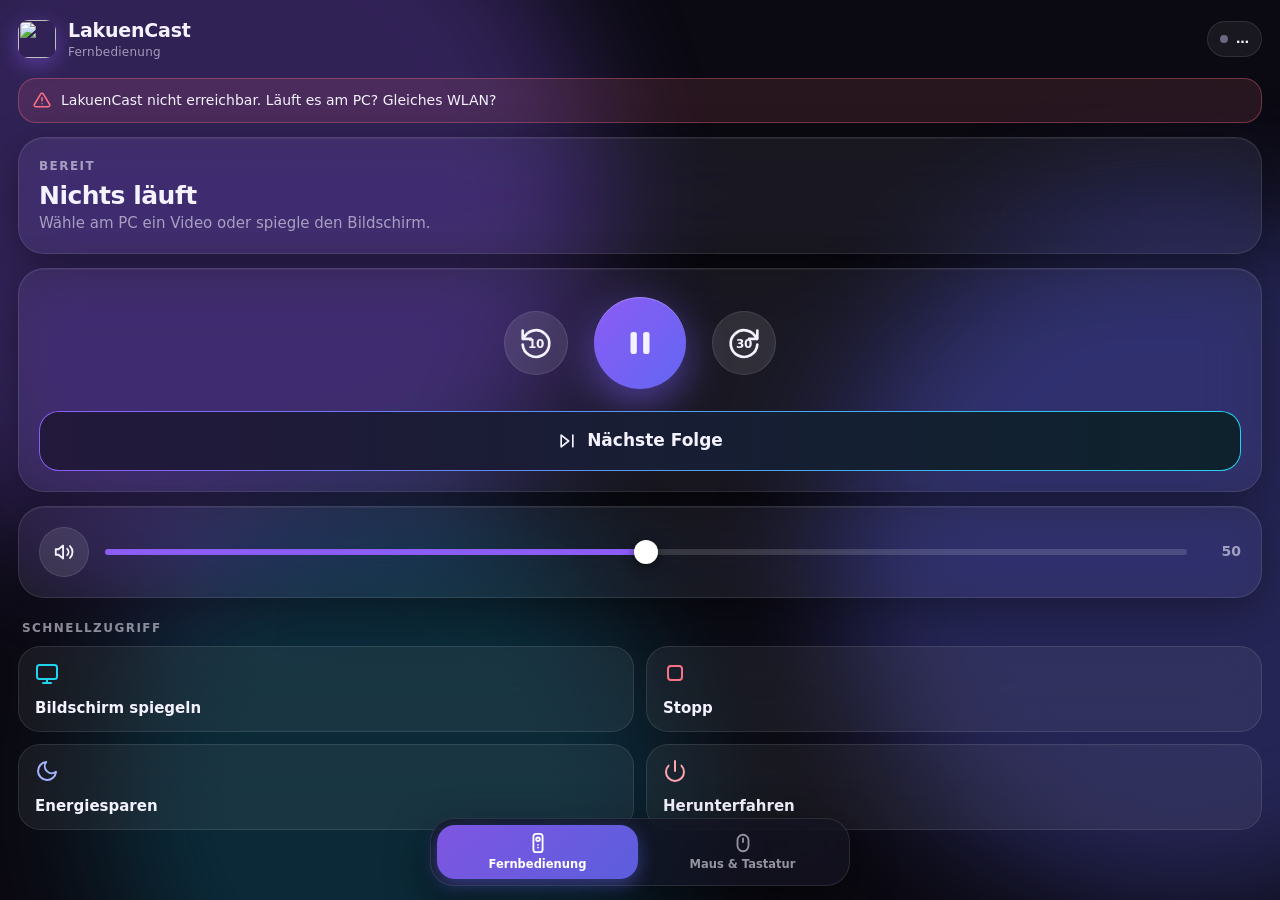
==== commit ada1b36e: "v0.3.2: QR-Code als Einmal-Code, Handy-Verbindungen 5 Stunden gültig, Touchpad größer Co-Authored-By" ====
--- a/lakuencast/web/remote.html
+++ b/lakuencast/web/remote.html
@@ -219,13 +219,24 @@
     @keyframes rip { from { transform: scale(.3); opacity: 1; } to { transform: scale(1.4); opacity: 0; } }
     .preview.direct { outline: 2px solid rgba(34, 211, 238, .7); outline-offset: -2px; }
 
+    .pvtoggle { display: flex; align-items: center; justify-content: space-between; gap: 12px; height: 52px; padding: 0 16px;
+                margin-bottom: 12px; border-radius: 18px; background: var(--glass); border: 1px solid var(--stroke);
+                font-size: 14.5px; font-weight: 650; color: var(--muted); cursor: pointer; }
+    .pvtoggle > span:first-child { display: flex; align-items: center; gap: 10px; }
+    .pvtoggle svg { font-size: 19px; color: var(--a3); }
+    .sw { width: 46px; height: 28px; border-radius: 99px; background: rgba(255,255,255,.16); position: relative; transition: background .2s; flex: none; }
+    .sw i { position: absolute; left: 3px; top: 3px; width: 22px; height: 22px; border-radius: 50%; background: #fff;
+            box-shadow: 0 2px 6px rgba(0,0,0,.4); transition: transform .25s var(--ease); }
+    .pvtoggle.on .sw { background: linear-gradient(135deg, var(--a1), var(--a2)); }
+    .pvtoggle.on .sw i { transform: translateX(18px); }
+    .pvtoggle.on { color: var(--text); }
     .seg { display: flex; padding: 4px; border-radius: 16px; background: var(--glass); border: 1px solid var(--stroke); margin-bottom: 12px; }
     .seg button { flex: 1; height: 40px; border-radius: 12px; font-size: 14px; font-weight: 650; color: var(--muted);
                   display: flex; align-items: center; justify-content: center; gap: 7px; }
     .seg button svg { font-size: 17px; }
     .seg button.on { background: var(--glass2); color: #fff; box-shadow: inset 0 1px 0 rgba(255,255,255,.08); }
 
-    .pad { position: relative; height: 38vh; min-height: 220px; border-radius: 26px 26px 8px 8px; touch-action: none;
+    .pad { position: relative; height: 46vh; min-height: 260px; border-radius: 26px 26px 8px 8px; touch-action: none;
            background:
              radial-gradient(circle at 50% 40%, rgba(139, 92, 246, .16), transparent 60%),
              radial-gradient(rgba(255,255,255,.07) 1px, transparent 1.5px) 0 0 / 18px 18px,
@@ -303,7 +314,7 @@
   <main id="app">
     <header>
       <img src="/icon.png" alt="">
-      <div class="brand">LakuenCast<small>Fernbedienung</small></div>
+      <div class="brand">LakuenCast<small id="brand-sub">Fernbedienung</small></div>
       <div class="chip" id="chip"><i class="dot"></i><span id="dev">…</span></div>
     </header>
 
@@ -357,15 +368,14 @@
       </section>
 
       <div id="mousebox">
-        <div class="preview" id="preview">
+        <div class="pvtoggle" id="pvtoggle">
+          <span><svg><use href="#i-cast"/></svg>Live-Vorschau am Handy</span>
+          <span class="sw" id="pvsw"><i></i></span>
+        </div>
+        <div class="preview" id="preview" hidden>
           <div class="ph" id="ph">Vorschau lädt …</div>
           <img id="pimg" alt="">
           <div class="live"><i></i>LIVE</div>
-        </div>
-
-        <div class="seg" id="mode">
-          <button class="on" data-mode="pad"><svg><use href="#i-pad"/></svg>Touchpad</button>
-          <button data-mode="direct"><svg><use href="#i-tap"/></svg>Aufs Bild tippen</button>
         </div>
 
         <div id="padbox">
@@ -431,7 +441,20 @@
   <div class="toast" id="toast"></div>
 
   <script>
-    const key = new URLSearchParams(location.search).get("k");
+    // Eigene Verbindung dieses Handys (5 Stunden gültig, kommt vom Scannen des QR-Codes)
+    const key = new URLSearchParams(location.search).get("s");
+    let expired = false;
+    function showExpired() {
+      if (expired) return;
+      expired = true;
+      try { clearInterval(poller); } catch (_) {}
+      try { disconnect(); } catch (_) {}
+      const img = document.getElementById("pimg"); if (img) img.removeAttribute("src");
+      document.querySelector(".tabbar").remove();
+      document.getElementById("app").innerHTML = `<div class="done"><div>
+        <div class="big">🔒</div><div class="t">Verbindung abgelaufen</div>
+        <div class="s">Aus Sicherheitsgründen gilt eine Verbindung 5 Stunden.<br>Scanne den QR-Code in LakuenCast neu.</div></div></div>`;
+    }
     const $ = (id) => document.getElementById(id);
     const buzz = (ms = 8) => { try { navigator.vibrate && navigator.vibrate(ms); } catch (_) {} };
     let st = null, volDrag = false, seeking = false, holdUntil = 0, poller = null, toastTimer = null;
@@ -448,7 +471,7 @@
       try {
         const r = await fetch(`/r/${encodeURIComponent(key)}/${cmd}`, body === undefined ? { cache: "no-store" } :
           { method: "POST", headers: { "Content-Type": "application/json" }, body: JSON.stringify(body) });
-        if (r.status === 403) { showErr("Schlüssel ungültig – QR-Code in LakuenCast neu scannen."); return null; }
+        if (r.status === 403) { showExpired(); return null; }
         const data = await r.json();
         render(data);
         return data;
@@ -467,6 +490,11 @@
       st = s;
       showErr(s.error || "");
       $("dev").textContent = s.device || "Kein Fernseher";
+      if (s.expiresAt) {
+        const until = new Date(s.expiresAt * 1000).toLocaleTimeString("de-DE", { hour: "2-digit", minute: "2-digit" });
+        $("brand-sub").textContent = `Verbunden bis ${until}`;
+        if (s.expiresAt * 1000 < Date.now()) showExpired();
+      }
       $("chip").classList.toggle("on", !!s.connected);
       const m = s.media || {};
       const playing = m.playerState === "PLAYING" || s.mode === "mirroring";
@@ -577,6 +605,7 @@
     // Maus & Tastatur
     // =====================================================================
     let tab = "remote", sock = null, sockOk = false, retry = 0, inputAllowed = false;
+    let previewOn = localStorage.getItem("lc-preview") === "1";
     let speed = +(localStorage.getItem("lc-speed") || 16);
     $("speed").value = speed;
     $("speed").oninput = () => { speed = +$("speed").value; localStorage.setItem("lc-speed", speed); };
@@ -594,18 +623,21 @@
 
     function syncMouse() {
       const active = tab === "mouse" && inputAllowed && !document.hidden;
+      const pvOn = active && previewOn;
+      $("preview").hidden = !previewOn;
+      $("pvtoggle").classList.toggle("on", previewOn);
       $("locked").hidden = inputAllowed;
       $("mousebox").hidden = !inputAllowed;
       // Vorschau nur laden, solange der Reiter offen ist (spart Akku und PC-Leistung)
       const img = $("pimg");
-      if (active && !img.dataset.on) {
+      if (pvOn && !img.dataset.on) {
         img.dataset.on = "1";
         img.src = `/r/${encodeURIComponent(key)}/preview.mjpg?fps=10&w=720&t=${Date.now()}`;
         $("ph").textContent = "Vorschau lädt …";
         // Bei MJPEG meldet nicht jeder Browser "geladen" – Hinweis nach kurzer Zeit ausblenden
         setTimeout(() => { if (img.dataset.on && img.naturalWidth) $("ph").hidden = true; }, 1200);
         setTimeout(() => { if (img.dataset.on && img.naturalWidth) $("ph").hidden = true; }, 3000);
-      } else if (!active && img.dataset.on) {
+      } else if (!pvOn && img.dataset.on) {
         delete img.dataset.on;
         img.removeAttribute("src");
         $("ph").hidden = false;
@@ -623,10 +655,12 @@
       sock.onmessage = (e) => {
         const m = JSON.parse(e.data);
         if (m.ok) { sockOk = true; $("net").classList.add("on"); }
+        if (m.error === "expired") { showExpired(); return; }
         if (m.error) { showErr(m.error); }
       };
       sock.onclose = () => {
         sock = null; sockOk = false; $("net").classList.remove("on");
+        if (expired) return;
         if (tab === "mouse" && inputAllowed && !document.hidden) setTimeout(connect, Math.min(4000, 300 * ++retry));
       };
     }
@@ -733,46 +767,12 @@
       el.addEventListener("pointerup", up); el.addEventListener("pointerleave", up); el.addEventListener("pointercancel", up);
     }
 
-    // ---------- Aufs Bild tippen ----------
-    let mode = "pad";
-    document.querySelectorAll("#mode button").forEach((b) => b.onclick = () => {
-      mode = b.dataset.mode; buzz(6);
-      document.querySelectorAll("#mode button").forEach((x) => x.classList.toggle("on", x === b));
-      $("preview").classList.toggle("direct", mode === "direct");
-      $("padbox").hidden = mode === "direct";
-      toast(mode === "direct" ? "Tippe aufs Bild – dort wird geklickt" : "Touchpad");
-    });
-    function imgPoint(e) {
-      const img = $("pimg"), r = img.getBoundingClientRect();
-      const iw = img.naturalWidth || 16, ih = img.naturalHeight || 9;
-      const scale = Math.min(r.width / iw, r.height / ih);
-      const w = iw * scale, h = ih * scale, ox = (r.width - w) / 2, oy = (r.height - h) / 2;
-      const fx = (e.clientX - r.left - ox) / w, fy = (e.clientY - r.top - oy) / h;
-      return fx >= 0 && fx <= 1 && fy >= 0 && fy <= 1 ? { fx, fy, px: e.clientX - r.left, py: e.clientY - r.top } : null;
-    }
-    function ripple(px, py) {
-      const d = document.createElement("div"); d.className = "ripple"; d.style.left = px + "px"; d.style.top = py + "px";
-      $("preview").appendChild(d); setTimeout(() => d.remove(), 600);
-    }
-    let pv = null, longTimer = 0;
-    $("preview").addEventListener("pointerdown", (e) => {
-      if (mode !== "direct") return;
-      const p = imgPoint(e); if (!p) return;
-      e.preventDefault();
-      pv = { ...p, start: performance.now(), long: false, x0: e.clientX, y0: e.clientY };
-      tx({ t: "a", x: p.fx, y: p.fy });
-      longTimer = setTimeout(() => { if (pv) { pv.long = true; tx({ t: "c", b: "right" }); buzz(20); ripple(p.px, p.py); } }, 550);
-    });
-    $("preview").addEventListener("pointermove", (e) => {
-      if (!pv) return;
-      if (Math.abs(e.clientX - pv.x0) + Math.abs(e.clientY - pv.y0) > 10) clearTimeout(longTimer);
-    });
-    $("preview").addEventListener("pointerup", (e) => {
-      if (!pv) return;
-      clearTimeout(longTimer);
-      if (!pv.long) { const p = imgPoint(e) || pv; tx({ t: "a", x: p.fx, y: p.fy }); tx({ t: "c", b: "left" }); ripple(p.px, p.py); buzz(8); }
-      pv = null;
-    });
+    // ---------- Vorschau ein/aus ----------
+    $("pvtoggle").onclick = () => {
+      previewOn = !previewOn; buzz(6);
+      localStorage.setItem("lc-preview", previewOn ? "1" : "0");
+      syncMouse();
+    };
 
     // ---------- Tastatur ----------
     const kbin = $("kbin");
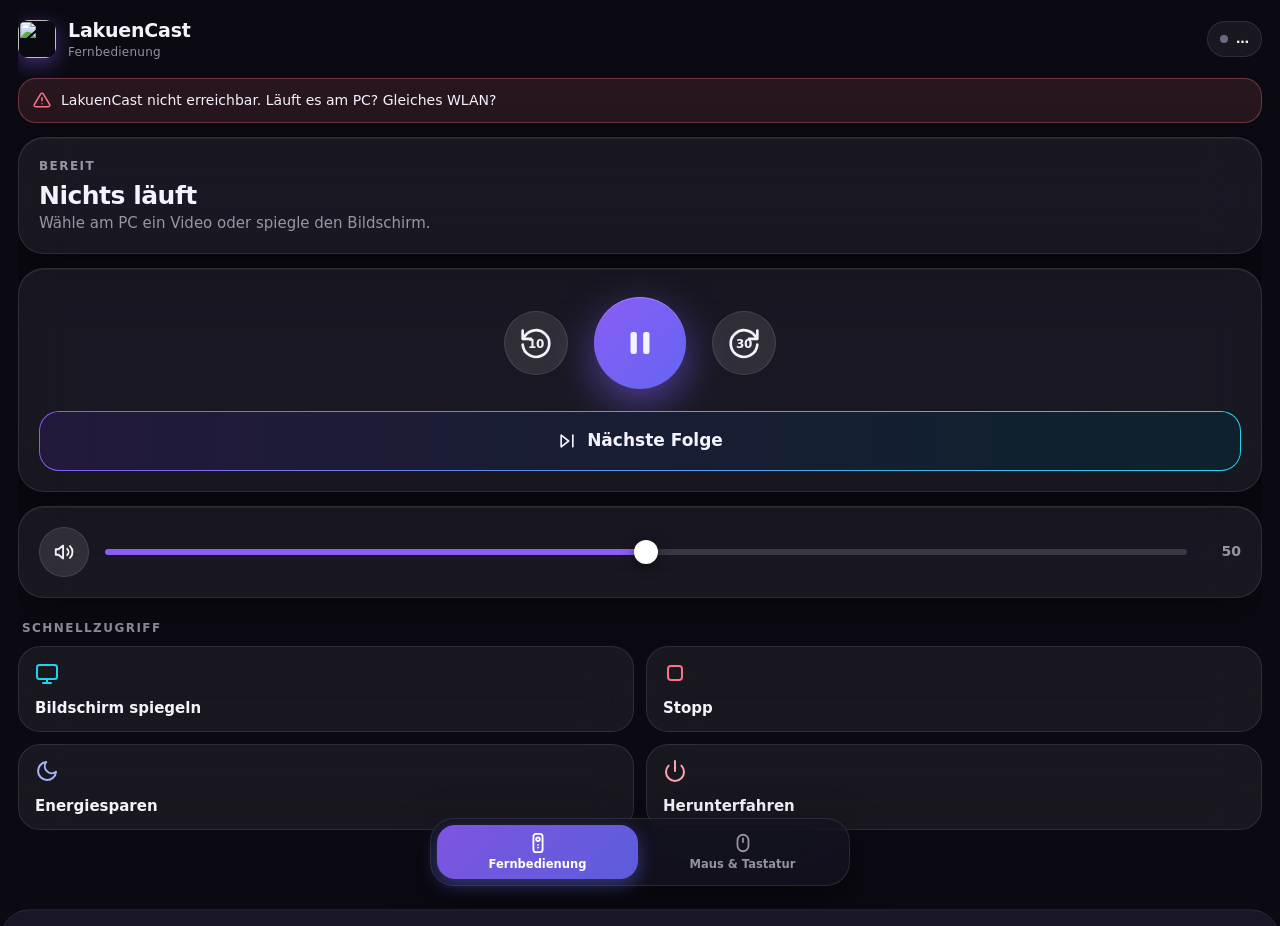
==== commit d077e633: "v0.3.6: Scrollen in der iPhone-Home-Bildschirm-App repariert (normales Seiten-Scrollen) Co-Authored-" ====
--- a/lakuencast/web/remote.html
+++ b/lakuencast/web/remote.html
@@ -27,9 +27,11 @@
       --ease: cubic-bezier(.2, .8, .2, 1);
     }
     * { box-sizing: border-box; -webkit-tap-highlight-color: transparent; }
-    html, body { height: 100%; }
+    /* Normales Seiten-Scrollen (kein eigener Scrollbereich – den mag iOS als Home-Bildschirm-App nicht) */
+    html { min-height: 100%; background: var(--bg); overscroll-behavior-y: none; }
+    main#app { overflow-x: clip; }
     body {
-      margin: 0; overflow-x: hidden; background: var(--bg); color: var(--text);
+      margin: 0; min-height: 100%; background: var(--bg); color: var(--text);
       font: 16px/1.35 -apple-system, "SF Pro Display", "Inter", system-ui, sans-serif;
       -webkit-font-smoothing: antialiased; user-select: none; -webkit-user-select: none;
       padding: max(18px, env(safe-area-inset-top)) 18px max(24px, env(safe-area-inset-bottom));
@@ -447,6 +449,7 @@
     function showExpired() {
       if (expired) return;
       expired = true;
+      try { localStorage.removeItem("lc-session"); } catch (_) {}
       try { clearInterval(poller); } catch (_) {}
       try { disconnect(); } catch (_) {}
       const img = document.getElementById("pimg"); if (img) img.removeAttribute("src");
@@ -491,6 +494,8 @@
       showErr(s.error || "");
       $("dev").textContent = s.device || "Kein Fernseher";
       if (s.expiresAt) {
+        // merken, damit die Verbindung einen Neustart des Handys übersteht
+        try { localStorage.setItem("lc-session", JSON.stringify({ s: key, exp: s.expiresAt })); } catch (_) {}
         const until = new Date(s.expiresAt * 1000).toLocaleTimeString("de-DE", { hour: "2-digit", minute: "2-digit" });
         $("brand-sub").textContent = `Verbunden bis ${until}`;
         if (s.expiresAt * 1000 < Date.now()) showExpired();
